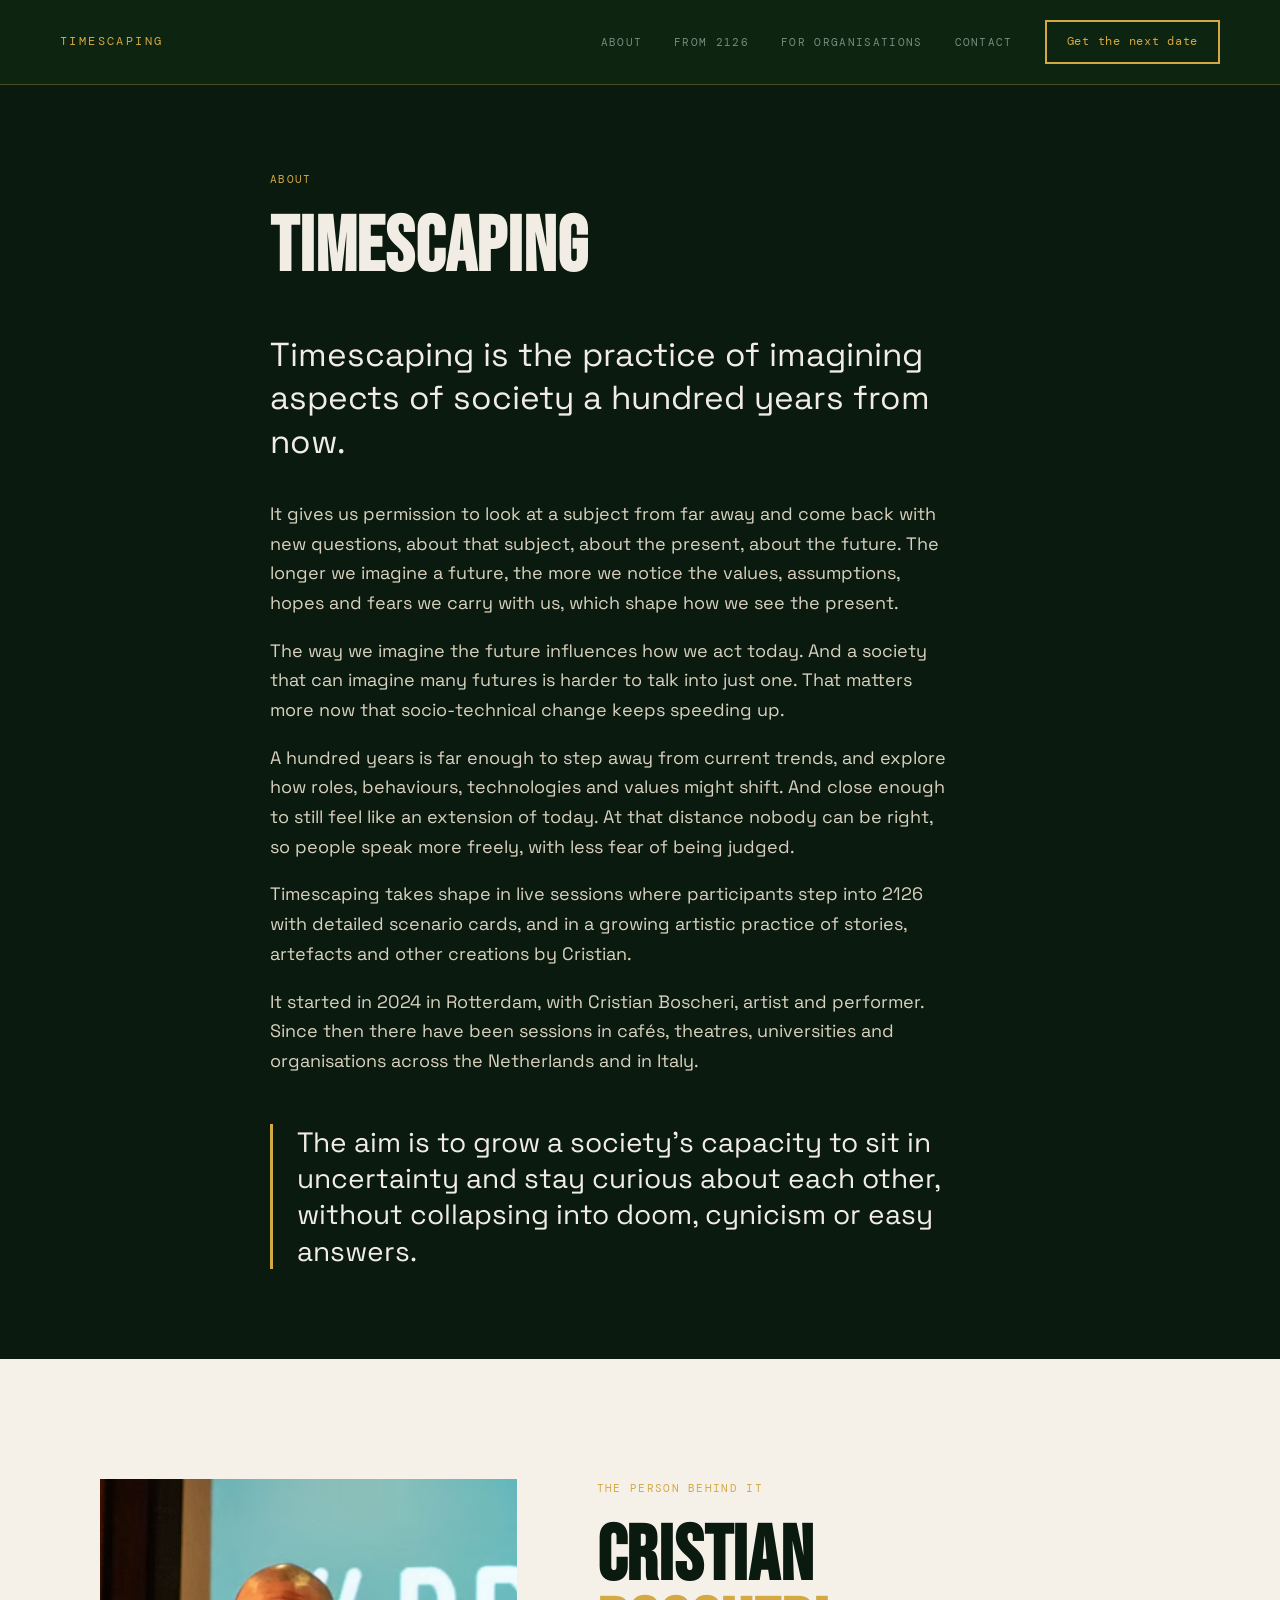
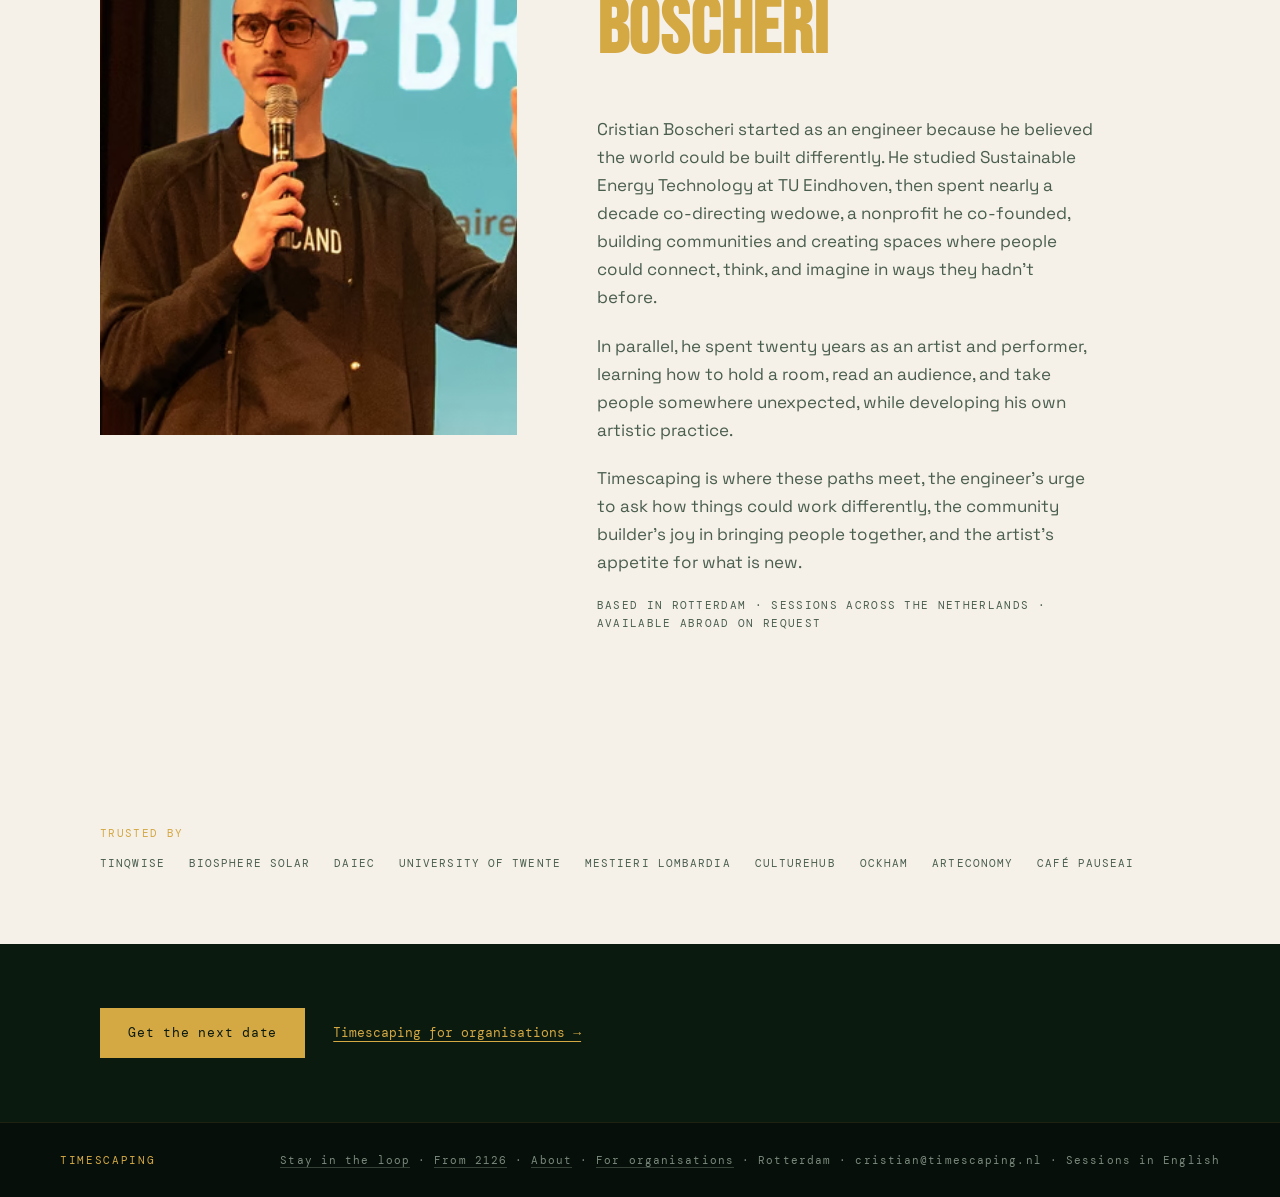
==== about.html @ d2ed63e9 "Home: new lead, proof band after photos, arc section only the arc Co-Authored-By: Claude Opus 5.5 <n" ====
<!DOCTYPE html>
<html lang="en">
<head>
  <meta charset="UTF-8" />
  <meta name="viewport" content="width=device-width, initial-scale=1.0" />
  <title>About | Timescaping</title>
  <meta name="description" content="About Timescaping and its founder, the artist and performer Cristian Boscheri." />
  <meta property="og:type" content="website" />
  <meta property="og:title" content="About | Timescaping" />
  <meta property="og:description" content="Timescaping is the practice of imagining aspects of society 100 years from now, together: in live sessions, and in stories and objects from 2126." />
  <meta property="og:url" content="https://timescaping.nl/about.html" />
  <meta property="og:image" content="https://timescaping.nl/images/Who%20this%20is%20for.png" />
  <link rel="canonical" href="https://timescaping.nl/about.html" />
  <link rel="preconnect" href="https://fonts.googleapis.com" />
  <link rel="preconnect" href="https://fonts.gstatic.com" crossorigin />
  <link href="https://fonts.googleapis.com/css2?family=Bebas+Neue&family=Space+Grotesk:wght@300;400;500&family=DM+Mono:wght@300;400;500&display=swap" rel="stylesheet" />
  <link rel="stylesheet" href="style.css?v=20261124d" />
  <link rel="stylesheet" href="print.css" media="print" />
  <link rel="icon" type="image/png" sizes="32x32" href="/favicon-32x32.png">
  <link rel="icon" type="image/png" sizes="16x16" href="/favicon-16x16.png">
  <link rel="apple-touch-icon" sizes="180x180" href="/apple-touch-icon.png">
  <!-- Google tag (gtag.js) -->
  <script async src="https://www.googletagmanager.com/gtag/js?id=G-YN8PKWBQWD"></script>
  <script>
    window.dataLayer = window.dataLayer || [];
    function gtag(){dataLayer.push(arguments);}
    gtag('js', new Date());
    gtag('config', 'G-YN8PKWBQWD');
  </script>
  <!-- Microsoft Clarity -->
  <script type="text/javascript">
    (function(c,l,a,r,i,t,y){
        c[a]=c[a]||function(){(c[a].q=c[a].q||[]).push(arguments)};
        t=l.createElement(r);t.async=1;t.src="https://www.clarity.ms/tag/"+i;
        y=l.getElementsByTagName(r)[0];y.parentNode.insertBefore(t,y);
    })(window, document, "clarity", "script", "wphk1188sh");
  </script>
</head>
<body>

  <!-- NAV -->
  <nav class="nav">
    <a href="/" class="nav-logo">TIMESCAPING</a>
    <div class="nav-links">
      <a href="about.html" class="nav-link">About</a>
      <a href="from-2126.html" class="nav-link">From 2126</a>
      <a href="organisations.html" class="nav-link">For organisations</a>
      <a href="mailto:cristian@timescaping.nl" class="nav-link">Contact</a>
      <a href="https://tally.so/r/XxOPgj?source=nav" class="nav-cta" target="_blank" rel="noopener">Get the next date</a>
    </div>
  </nav>

  <section class="section s-about-top">
    <div class="section-inner about-inner">
      <span class="label gold">About</span>
      <h1 class="section-headline">TIMESCAPING</h1>
      <p class="about-lede">Timescaping is the practice of imagining aspects of society a hundred years from now.</p>
      <div class="about-body">
        <p>It gives us permission to look at a subject from far away and come back with new questions, about that subject, about the present, about the future. The longer we imagine a future, the more we notice the values, assumptions, hopes and fears we carry with us, which shape how we see the present.</p>
        <p>The way we imagine the future influences how we act today. And a society that can imagine many futures is harder to talk into just one. That matters more now that socio-technical change keeps speeding up.</p>
        <p>A hundred years is far enough to step away from current trends, and explore how roles, behaviours, technologies and values might shift. And close enough to still feel like an extension of today. At that distance nobody can be right, so people speak more freely, with less fear of being judged.</p>
        <p>Timescaping takes shape in live sessions where participants step into 2126 with detailed scenario cards, and in a growing artistic practice of stories, artefacts and other creations by Cristian.</p>
        <p>It started in 2024 in Rotterdam, with Cristian Boscheri, artist and performer. Since then there have been sessions in cafés, theatres, universities and organisations across the Netherlands and in Italy.</p>
        <p class="about-aim">The aim is to grow a society’s capacity to sit in uncertainty and stay curious about each other, without collapsing into doom, cynicism or easy answers.</p>
      </div>
    </div>
  </section>

  <!-- SECTION 7 - THE PERSON BEHIND IT -->
  <section id="about" class="section s5">
    <div class="section-inner s5-grid reveal">
      <div class="s5-left">
        <img src="images/Cristian Boscheri.png" alt="Cristian Boscheri, artist and founder of Timescaping" class="s5-img ratio-3-4" />
      </div>
      <div class="s5-right">
        <span class="label gold">THE PERSON BEHIND IT</span>
        <h2 class="section-headline">
          CRISTIAN<br>
          <span class="gold">BOSCHERI</span>
        </h2>
        <p>Cristian Boscheri started as an engineer because he believed the world could be built differently. He studied Sustainable Energy Technology at TU Eindhoven, then spent nearly a decade co-directing wedowe, a nonprofit he co-founded, building communities and creating spaces where people could connect, think, and imagine in ways they hadn’t before.</p>
        <p>In parallel, he spent twenty years as an artist and performer, learning how to hold a room, read an audience, and take people somewhere unexpected, while developing his own artistic practice.</p>
        <p>Timescaping is where these paths meet, the engineer’s urge to ask how things could work differently, the community builder’s joy in bringing people together, and the artist’s appetite for what is new.</p>
        <p class="label" style="margin-top: 8px; margin-bottom: 0;">Based in Rotterdam · Sessions across the Netherlands · Available abroad on request</p>
      </div>
    </div>
  </section>

  <section class="section s-trusted">
    <div class="section-inner">
      <div class="trusted">
        <span class="label muted">Trusted by</span>
        <div class="trusted-list">
          <span>TinQwise</span>
          <span>Biosphere Solar</span>
          <span>DAIEC</span>
          <span>University of Twente</span>
          <span>Mestieri Lombardia</span>
          <span>CultureHub</span>
          <span>Ockham</span>
          <span>ArtEconomy</span>
          <span>Café PauseAI</span>
        </div>
      </div>
    </div>
  </section>

  <section class="section s-about-next">
    <div class="section-inner">
      <a href="https://tally.so/r/XxOPgj?source=about" class="btn-primary" target="_blank" rel="noopener">Get the next date</a>
      <a href="organisations.html" class="about-next-link">Timescaping for organisations →</a>
    </div>
  </section>

  <footer class="footer">
    <span class="footer-left">TIMESCAPING</span>
    <span class="footer-right"><a href="https://tally.so/r/XxOPgj?source=footer" class="footer-link" target="_blank" rel="noopener">Stay in the loop</a> · <a href="from-2126.html" class="footer-link">From 2126</a> · <a href="about.html" class="footer-link">About</a> · <a href="organisations.html" class="footer-link">For organisations</a> · Rotterdam · cristian@timescaping.nl · Sessions in English</span>
  </footer>

  <script src="script.js?v=20261124d"></script>
</body>
</html>
---- style.css ----
/* ===== RESET & BASE ===== */
*, *::before, *::after { box-sizing: border-box; margin: 0; padding: 0; }

:root {
  --bg: #0a1a0f;
  --bg2: #111f14;
  --green: #1c3a22;
  --gold: #d4a843;
  --gold-dim: #8a6c2a;
  --white: #f2ede4;
  --muted: #7a8a7d;
  --light: #f5f0e8;
  --light-alt: #ede8df;
  --light-card: #ddd8cf;
  --text-dark: #0a1a0f;
  --muted-light: #4a5e4f;
  --mid-green: #1c3a22;
  --mid-green-card: #254d2e;
  --muted-green: #a0b89a;
  --font-display: 'Bebas Neue', sans-serif;
  --font-body: 'Space Grotesk', sans-serif;
  --font-mono: 'DM Mono', monospace;
}

html { scroll-behavior: smooth; }

body {
  background: var(--bg);
  color: var(--white);
  font-family: var(--font-body);
  font-size: 17px;
  line-height: 1.65;
  overflow-x: hidden;
}

img { display: block; width: 100%; height: 100%; object-fit: cover; }

a { text-decoration: none; }

/* ===== ACCESSIBILITY ===== */
.sr-only {
  position: absolute;
  width: 1px; height: 1px;
  padding: 0; margin: -1px;
  overflow: hidden;
  clip: rect(0,0,0,0);
  white-space: nowrap;
  border: 0;
}

/* ===== UTILITIES ===== */
.gold { color: var(--gold); }
.muted { color: var(--muted); }

.label {
  font-family: var(--font-mono);
  font-size: 11px;
  letter-spacing: 0.12em;
  text-transform: uppercase;
  color: var(--gold);
  display: block;
  margin-bottom: 24px;
}

.section {
  padding: 120px 0;
}

.section-inner {
  max-width: 1200px;
  margin: 0 auto;
  padding: 0 60px;
}

.dark-bg {
  background: var(--light-alt);
}

.section-headline {
  font-family: var(--font-display);
  font-size: clamp(48px, 6vw, 88px);
  line-height: 0.95;
  letter-spacing: 0.01em;
  color: var(--white);
  margin-bottom: 48px;
}

/* Light section headline override — s2 and s4 are dark, keep white */
.s1 .section-headline,
.s3 .section-headline,
.s5 .section-headline,
.s6 .section-headline {
  color: var(--text-dark);
}


/* ===== BUTTONS ===== */
.btn-primary {
  display: inline-block;
  background: var(--gold);
  color: #0a1a0f;
  font-family: var(--font-mono);
  font-size: 13px;
  letter-spacing: 0.06em;
  padding: 14px 28px;
  transition: background 0.2s;
}
.btn-primary:hover { background: #e8bc5a; }

.btn-ghost {
  font-family: var(--font-mono);
  font-size: 13px;
  letter-spacing: 0.06em;
  color: var(--muted);
  border: 1px solid var(--muted);
  padding: 13px 28px;
  transition: color 0.2s, border-color 0.2s;
}
.btn-ghost:hover { color: var(--white); border-color: var(--white); }

/* Hero secondary button — gold ghost */
.hero .btn-ghost {
  color: #d4a843;
  border: 2px solid #d4a843;
  background: transparent;
}
.hero .btn-ghost:hover { color: var(--bg); background: #d4a843; border-color: #d4a843; }

.btn-ghost-gold {
  display: inline-block;
  font-family: var(--font-mono);
  font-size: 13px;
  letter-spacing: 0.06em;
  color: var(--gold);
  border: 1px solid var(--gold);
  padding: 13px 28px;
  background: transparent;
  margin-top: 16px;
  transition: background 0.2s, color 0.2s;
}
.btn-ghost-gold:hover { background: var(--gold); color: var(--bg); }

.btn-ghost-block {
  display: block;
  font-family: var(--font-mono);
  font-size: 13px;
  letter-spacing: 0.06em;
  color: var(--muted);
  margin-top: 20px;
  transition: color 0.2s;
}
.btn-ghost-block:hover { color: var(--white); }

/* ===== NAV ===== */
.nav {
  position: fixed;
  top: 0;
  left: 0;
  right: 0;
  z-index: 100;
  display: flex;
  justify-content: space-between;
  align-items: center;
  padding: 20px 60px;
  background: #0d2411;
  backdrop-filter: blur(4px);
  border-bottom: 1px solid rgba(212, 168, 67, 0.30);
}

.nav-logo {
  font-family: var(--font-mono);
  font-size: 12px;
  letter-spacing: 0.2em;
  color: var(--gold);
}

.nav-links {
  display: flex;
  align-items: center;
  gap: 32px;
}

.nav-link {
  font-family: var(--font-mono);
  font-size: 11px;
  letter-spacing: 0.12em;
  text-transform: uppercase;
  color: #7a8a7d;
  text-decoration: none;
  transition: color 0.2s;
}
.nav-link:hover { color: var(--gold); }

.nav-cta {
  font-family: var(--font-mono);
  font-size: 12px;
  letter-spacing: 0.06em;
  background: transparent;
  color: var(--gold);
  border: 2px solid var(--gold);
  padding: 10px 20px;
  transition: background 0.2s, color 0.2s;
}
.nav-cta:hover { background: var(--gold); color: var(--bg); }

/* ===== HERO ===== */
.hero {
  display: grid;
  grid-template-columns: 1fr 1fr;
  min-height: 100vh;
  position: relative;
  overflow: hidden;
  padding-top: 64px;
}

/* Text-only hero variant (index page) */
.hero-text-only {
  grid-template-columns: 1fr;
  background: #0a1a0f;
  align-items: center;
}
.hero-text-only .hero-ghost {
  position: absolute;
  right: -2%;
  left: auto;
  top: 50%;
  transform: translateY(-50%);
  font-family: var(--font-display);
  font-size: clamp(200px, 28vw, 420px);
  color: var(--light);
  opacity: 0.07;
  pointer-events: none;
  z-index: 0;
  line-height: 1;
  user-select: none;
}
.hero-text-only .hero-left {
  padding: 160px 80px 120px;
  max-width: 1400px;
  position: relative;
  z-index: 1;
}
.hero-text-only .hero-headline {
  font-size: clamp(4rem, 10vw, 9rem);
  margin-bottom: 40px;
}

.hero-ghost {
  position: absolute;
  left: -2%;
  top: 50%;
  transform: translateY(-50%);
  font-family: var(--font-display);
  font-size: clamp(200px, 28vw, 400px);
  color: var(--green);
  opacity: 0.35;
  pointer-events: none;
  z-index: 1;
  line-height: 1;
  user-select: none;
}

.hero-left {
  background: var(--bg);
  display: flex;
  flex-direction: column;
  justify-content: flex-start;
  padding: 140px 60px 80px 60px;
  position: relative;
  z-index: 2;
}

.hero-headline {
  font-family: var(--font-display);
  font-size: clamp(64px, 9vw, 130px);
  line-height: 0.93;
  letter-spacing: 0.01em;
  color: var(--white);
  margin-bottom: 28px;
}


.hero-sub {
  font-family: var(--font-display);
  font-size: clamp(52px, 6.5vw, 90px);
  color: #f2ede4 !important;
  line-height: 1.0;
  margin-bottom: 32px;
  letter-spacing: 0.02em;
}

.hero-body {
  font-size: 16px;
  color: var(--white);
  max-width: 480px;
  border-left: 2px solid var(--gold);
  padding-left: 20px;
  margin-bottom: 40px;
  line-height: 1.7;
}

.hero-ctas {
  display: flex;
  gap: 16px;
  flex-wrap: wrap;
  align-items: center;
}

.hero-right {
  position: relative;
  overflow: hidden;
}

.hero-right img {
  position: absolute;
  inset: 0;
  width: 100%;
  height: 100%;
  object-fit: cover;
  object-position: center;
}

.hero-overlay {
  position: absolute;
  inset: 0;
  background: linear-gradient(to right, var(--bg) 0%, rgba(10,26,15,0.5) 40%, transparent 100%);
  z-index: 1;
  pointer-events: none;
}

/* ===== HERO ANIMATIONS ===== */
@keyframes fadeUp {
  from { opacity: 0; transform: translateY(30px); }
  to   { opacity: 1; transform: translateY(0); }
}

.fade-up {
  opacity: 0;
  animation: fadeUp 0.8s ease forwards;
}
.delay-1 { animation-delay: 0.2s; }
.delay-2 { animation-delay: 0.4s; }
.delay-3 { animation-delay: 0.6s; }

/* ===== TICKER ===== */
.ticker {
  background: #060f09;
  border-top: 1px solid rgba(212,168,67,0.15);
  border-bottom: 1px solid rgba(212,168,67,0.15);
  padding: 18px 0;
  overflow: hidden;
  white-space: nowrap;
}

@keyframes ticker-scroll {
  from { transform: translateX(0); }
  to   { transform: translateX(-50%); }
}

.ticker-track {
  display: inline-block;
  animation: ticker-scroll 30s linear infinite;
  font-family: var(--font-mono);
  font-size: 12px;
  letter-spacing: 0.1em;
  color: var(--muted);
  text-transform: uppercase;
}

.ticker-track span { padding: 0 20px; }
.ticker-track .dot { color: var(--gold); padding: 0 4px; }

/* ===== SECTION 1 SCROLL ANIMATION ===== */
.anim-line {
  display: block;
  opacity: 0;
  transform: translateY(16px);
  transition: opacity 0.4s ease, transform 0.4s ease;
}

.anim-para {
  opacity: 0;
  transform: translateY(12px);
  transition: opacity 0.5s ease, transform 0.5s ease;
}

.anim-line.is-visible {
  opacity: 1;
  transform: translateY(0);
}

.anim-para.is-visible {
  opacity: 1;
  transform: translateY(0);
}

/* ===== SECTION 1 ===== */
.s1 { background: var(--light); padding: 72px 0; }

.s1 .section-inner {
  max-width: 820px;
}

.s1 .section-headline {
  font-size: clamp(48px, 5.5vw, 72px);
}

.s1-body {
  max-width: 100%;
}

.s1-body p {
  color: var(--muted-light);
  margin-bottom: 20px;
}

.s1-closing {
  color: var(--text-dark) !important;
  font-style: italic;
  font-size: 1.2rem;
  margin-top: 2.5rem !important;
}

/* ===== SECTION 2 ===== */
.s2 { background: var(--bg); }

.s2-grid {
  display: grid;
  grid-template-columns: 1fr 1fr;
  gap: 80px;
  align-items: start;
}

.s2-left p {
  color: var(--muted);
  margin-bottom: 20px;
  max-width: 480px;
}

.s2-right {
  display: flex;
  flex-direction: column;
  gap: 2px;
}

.s2-img {
  width: 100%;
  overflow: hidden;
}

.ratio-4-3 { aspect-ratio: 4/3; }
.ratio-16-9 { aspect-ratio: 16/9; }
.ratio-3-4 { aspect-ratio: 3/4; }


/* ===== SECTION 3 ===== */
.s3 { background: var(--light); padding: 72px 0; }

.s3-grid {
  display: grid;
  grid-template-columns: 1fr 1fr;
  gap: 3rem;
  align-items: start;
}

.s3-right {
  position: sticky;
  top: 64px;
  height: calc(100vh - 64px);
  overflow: hidden;
}

.s3-right img {
  width: 100%;
  height: 100%;
  object-fit: cover;
  border-radius: 0;
  display: block;
}

.s3-headline {
  font-size: clamp(40px, 5vw, 72px);
}

.s3-sub {
  color: var(--muted-light);
  max-width: 520px;
  margin-bottom: 56px;
  font-size: 16px;
}

.cards-grid {
  display: grid;
  grid-template-columns: 1fr 1fr;
  gap: 2px;
  margin-bottom: 56px;
}

.card {
  background: var(--light-card);
  padding: 1.5rem;
}

.cards-grid .card {
  border-left: 4px solid #d4a843 !important;
  padding: 16px;
}

.card p {
  color: var(--text-dark);
  font-size: 1rem;
  line-height: 1.6;
}

.s3-closing {
  font-style: italic;
  color: var(--text-dark);
  max-width: 540px;
  font-size: 16px;
}

/* ===== SECTION 4 ===== */
.s4 { background: var(--mid-green); }

.steps-grid {
  display: grid;
  grid-template-columns: repeat(3, 1fr);
  gap: 2px;
  margin-bottom: 64px;
}

.step-card {
  background: var(--mid-green-card);
  border-top: 2px solid var(--gold);
  padding: 36px 28px;
}

.step-card-img {
  margin: -36px -28px 24px -28px;
  aspect-ratio: 16 / 9;
  overflow: hidden;
}

.step-card-img img {
  width: 100%;
  height: 100%;
  object-fit: cover;
  display: block;
}

.step-num {
  font-family: var(--font-mono);
  font-size: 11px;
  letter-spacing: 0.15em;
  color: var(--gold);
  display: block;
  margin-bottom: 12px;
}

.step-card h3 {
  font-family: var(--font-display);
  font-size: 32px;
  line-height: 1;
  letter-spacing: 0.02em;
  color: var(--white);
  margin-bottom: 16px;
}

.step-card p {
  color: var(--muted-green);
  font-size: 15px;
  line-height: 1.6;
}

.testimonials {
  display: grid;
  grid-template-columns: 1fr 1fr;
  gap: 40px;
}

blockquote p {
  color: var(--white);
  font-size: 16px;
  line-height: 1.65;
  font-style: italic;
  margin-bottom: 12px;
}

blockquote cite {
  font-family: var(--font-mono);
  font-size: 11px;
  letter-spacing: 0.08em;
  color: var(--muted-green);
  font-style: normal;
}

/* ===== SECTION 5 ===== */
.s5 { background: var(--light); }

.s5-grid {
  display: grid;
  grid-template-columns: 1fr 1.4fr;
  gap: 80px;
  align-items: start;
}

.s5-img {
  width: 100%;
  overflow: hidden;
}

.s5-right p {
  color: var(--muted-light);
  margin-bottom: 20px;
  max-width: 500px;
}

.trusted {
  margin-top: 40px;
  padding-top: 32px;
  border-top: 1px solid var(--light-card);
}

.trusted .label {
  margin-bottom: 12px;
}

.trusted-list {
  display: flex;
  flex-wrap: wrap;
  gap: 8px 24px;
  font-family: var(--font-mono);
  font-size: 11px;
  letter-spacing: 0.1em;
  color: var(--muted-light);
  text-transform: uppercase;
}

/* ===== SECTION 6 ===== */
.s6 { padding: 72px 0; }

.who-grid {
  display: grid;
  grid-template-columns: 1fr 1fr;
  gap: 0;
}

.who-item {
  display: flex;
  gap: 16px;
  align-items: baseline;
  padding: 1.2rem 0;
  border-bottom: 1px solid #c8c3ba;
  font-size: 16px;
  color: var(--text-dark);
}

.who-item:nth-child(odd) { padding-right: 40px; }
.who-item:nth-child(even) { padding-left: 40px; border-left: 1px solid #c8c3ba; }

.arrow {
  font-family: var(--font-mono);
  font-size: 14px;
  flex-shrink: 0;
}

/* ===== CTA SECTION ===== */
.s-cta {
  position: relative;
  overflow: hidden;
  text-align: center;
}

.cta-ghost {
  position: absolute;
  left: 50%;
  top: 50%;
  transform: translate(-50%, -50%);
  font-family: var(--font-display);
  font-size: clamp(180px, 25vw, 360px);
  color: var(--green);
  opacity: 0.35;
  pointer-events: none;
  z-index: 0;
  line-height: 1;
  user-select: none;
}

.cta-inner {
  position: relative;
  z-index: 1;
}

.cta-headline {
  font-family: var(--font-display);
  font-size: clamp(52px, 7vw, 100px);
  line-height: 0.95;
  letter-spacing: 0.01em;
  color: var(--white);
  margin-bottom: 48px;
}

/* ===== FOOTER ===== */
.newsletter-signup {
  border-top: 1px solid rgba(212,168,67,0.25);
  padding-top: 32px;
}

.newsletter-label {
  font-family: var(--font-mono);
  font-size: 13px;
  letter-spacing: 0.04em;
  color: var(--muted);
  margin-bottom: 16px;
  max-width: 480px;
}

.newsletter-bar {
  background: #060f09;
  border-top: 1px solid rgba(212,168,67,0.12);
  padding: 40px 60px;
}

.newsletter-bar-inner {
  max-width: 1200px;
  margin: 0 auto;
  display: flex;
  align-items: center;
  gap: 32px;
  flex-wrap: wrap;
}

.newsletter-bar .newsletter-label {
  margin-bottom: 0;
  flex: 1;
  min-width: 200px;
}

.footer {
  background: #060f09;
  border-top: 1px solid rgba(212,168,67,0.12);
  padding: 28px 60px;
  display: flex;
  justify-content: space-between;
  align-items: center;
  flex-wrap: wrap;
  gap: 12px;
}

.footer-left {
  font-family: var(--font-mono);
  font-size: 11px;
  letter-spacing: 0.15em;
  color: var(--gold);
  text-transform: uppercase;
}

.footer-right {
  font-family: var(--font-mono);
  font-size: 11px;
  letter-spacing: 0.1em;
  color: var(--muted);
}

/* ===== SCROLL REVEAL ===== */
.reveal {
  opacity: 0;
  transform: translateY(24px);
  transition: opacity 0.7s ease, transform 0.7s ease;
}
.reveal.visible {
  opacity: 1;
  transform: translateY(0);
}

/* ===== RESPONSIVE ===== */
@media (max-width: 900px) {
  .section-inner { padding: 0 24px; }
  .section { padding: 80px 0; }
  .nav { padding: 16px 24px; }

  /* Hero stacks vertically */
  .hero {
    grid-template-columns: 1fr;
    grid-template-rows: auto 55vw;
    min-height: auto;
  }
  .hero-text-only {
    grid-template-rows: auto;
    min-height: 100vh;
  }
  .hero-text-only .hero-left { padding: 120px 24px 80px; }
  .hero-ghost { font-size: 40vw; top: 20%; }
  .hero-left { padding: 100px 24px 60px; }
  .hero-right { position: relative; }
  .hero-overlay {
    background: linear-gradient(to bottom, transparent 60%, var(--bg) 100%);
  }

  /* Section 2 */
  .s2-grid { grid-template-columns: 1fr; gap: 40px; }

  /* Section 3 */
  .s3-grid { grid-template-columns: 1fr; }
  .s3-right { position: relative; top: auto; height: 60vw; }
  .cards-grid { grid-template-columns: 1fr; }

  /* Section 4 steps */
  .steps-grid { grid-template-columns: 1fr; }
  .testimonials { grid-template-columns: 1fr; gap: 32px; }

  /* Section 5 */
  .s5-grid { grid-template-columns: 1fr; gap: 40px; }
  .s5-img { max-width: 400px; }

  /* Section 6 */
  .who-grid { grid-template-columns: 1fr; }
  .who-item:nth-child(even) { padding-left: 0; border-left: none; }
  .who-item:nth-child(odd) { padding-right: 0; }

  /* Nav */
  .nav-links { gap: 16px; }
  .nav-link { display: none; }

  /* Footer */
  .footer { flex-direction: column; align-items: flex-start; padding: 24px; }

  /* CTA ghost */
  .cta-ghost { font-size: 35vw; }
}

@media (max-width: 600px) {
  .section-headline { font-size: clamp(36px, 10vw, 64px); }
  .hero-headline { font-size: clamp(52px, 14vw, 100px); }
  .cta-headline { font-size: clamp(40px, 12vw, 80px); }
  .hero-ctas { flex-direction: column; align-items: flex-start; }
  .hero-ctas .btn-ghost { width: auto; }
}

/* ===== ORGANISATIONS PAGE ===== */

/* Hero headline override — longer lines need smaller font */
.org-hero-hl {
  font-size: clamp(2rem, 5vw, 4.5rem);
}

/* Section backgrounds */
.org-s1 { background: var(--light); padding: 72px 0; }
.org-s2 { background: var(--bg); }
.org-s3 { background: var(--light); padding: 72px 0; }
.org-s4 { background: var(--mid-green); }
.org-s5 { background: var(--light-alt); padding: 72px 0; }

/* Headlines on light sections need dark text */
.org-s1 .section-headline,
.org-s3 .section-headline,
.org-s5 .section-headline {
  color: var(--text-dark);
}

/* Body text */
.org-body {
  max-width: 580px;
}

.org-body p {
  color: var(--muted-light);
  margin-bottom: 20px;
}

.org-closing {
  color: var(--text-dark) !important;
  font-style: italic;
  font-size: 1.1rem;
  margin-top: 2rem !important;
}

/* Section 03 — testimonials on cream background */
.org-quote {
  border-left: 2px solid var(--gold);
  padding-left: 24px;
}

.org-quote p {
  color: var(--text-dark);
  font-size: 16px;
  line-height: 1.65;
  font-style: italic;
  margin-bottom: 12px;
}

.org-quote cite {
  font-family: var(--font-mono);
  font-size: 11px;
  letter-spacing: 0.08em;
  color: var(--muted-light);
  font-style: normal;
}

/* Large gold callout line in section 01 */
.org-callout {
  font-family: var(--font-display);
  font-size: clamp(28px, 3.5vw, 48px);
  color: var(--gold);
  line-height: 1.0;
  letter-spacing: 0.01em;
  margin-bottom: 20px !important;
}

/* Three-column testimonials */
.testimonials-3 { grid-template-columns: repeat(3, 1fr); }
@media (max-width: 900px) { .testimonials-3 { grid-template-columns: 1fr; } }

/* Compact step cards for How To Get Started */
.steps-grid-compact { margin-bottom: 0; }
.steps-grid-compact .step-card { padding: 16px; }
.steps-grid-compact .step-card h3 { font-size: 16px; margin-bottom: 6px; letter-spacing: 0.08em; }
.steps-grid-compact .step-num { font-size: 20px; margin-bottom: 4px; }
.steps-grid-compact .step-card p { font-size: 12px; line-height: 1.55; margin-bottom: 0; }

/* Themes line in section 02 */
.org-themes {
  font-family: var(--font-display);
  font-size: clamp(22px, 2.5vw, 36px);
  color: var(--gold);
  line-height: 1.1;
  letter-spacing: 0.02em;
  margin-bottom: 8px;
}

/* Theme chips */
.themes-label {
  display: block;
  font-family: var(--font-mono);
  font-size: 11px;
  letter-spacing: 0.1em;
  color: var(--gold);
  margin-bottom: 12px;
  margin-top: 28px;
}
.themes-chips {
  display: flex;
  flex-wrap: wrap;
  gap: 8px;
  margin-bottom: 16px;
}
.theme-chip {
  font-family: var(--font-mono);
  font-size: 11px;
  letter-spacing: 0.08em;
  color: var(--gold);
  border: 1px solid var(--gold);
  background: transparent;
  padding: 5px 12px;
  border-radius: 2px;
}

/* Section 05 action button */
.steps-cta {
  margin-top: 32px;
}

/* Section 06 body */
.org-who-body {
  color: var(--muted-light);
  max-width: 600px;
  margin-bottom: 2.5rem;
  font-size: 1rem;
  line-height: 1.65;
}

/* ===== CASE STUDY PAGES ===== */

.cs-hero {
  background: var(--bg);
  padding: 140px 0 88px;
}

.cs-inner {
  max-width: 780px;
  margin: 0 auto;
  padding: 0 60px;
}

.cs-back {
  display: inline-flex;
  align-items: center;
  gap: 8px;
  font-family: var(--font-mono);
  font-size: 11px;
  letter-spacing: 0.12em;
  text-transform: uppercase;
  color: var(--muted);
  margin-bottom: 40px;
  transition: color 0.2s;
}
.cs-back:hover { color: var(--gold); }

.cs-hero-label {
  font-family: var(--font-mono);
  font-size: 11px;
  letter-spacing: 0.12em;
  text-transform: uppercase;
  color: var(--gold);
  display: block;
  margin-bottom: 24px;
}

.cs-hero-headline {
  font-family: var(--font-display);
  font-size: clamp(52px, 7vw, 100px);
  line-height: 0.93;
  letter-spacing: 0.01em;
  color: var(--white);
  margin-bottom: 40px;
}

.cs-hero-intro {
  font-size: 17px;
  color: var(--white);
  line-height: 1.7;
  border-left: 2px solid var(--gold);
  padding-left: 24px;
  max-width: 580px;
}

.cs-dark  { background: var(--bg);    padding: 88px 0; }
.cs-dark-alt { background: var(--bg2); padding: 88px 0; }
.cs-light { background: var(--light); padding: 88px 0; }

.cs-section-label {
  font-family: var(--font-mono);
  font-size: 11px;
  letter-spacing: 0.12em;
  text-transform: uppercase;
  color: var(--gold);
  display: block;
  margin-bottom: 20px;
}

.cs-section-headline {
  font-family: var(--font-display);
  font-size: clamp(36px, 4.5vw, 60px);
  line-height: 0.95;
  letter-spacing: 0.01em;
  color: var(--white);
  margin-bottom: 32px;
}

.cs-light .cs-section-headline {
  color: var(--text-dark);
}

.cs-body p {
  margin-bottom: 20px;
  line-height: 1.7;
  font-size: 17px;
}

.cs-dark .cs-body p,
.cs-dark-alt .cs-body p {
  color: var(--muted);
}

.cs-light .cs-body p {
  color: var(--muted-light);
}

.cs-quote {
  border-left: 2px solid var(--gold);
  padding-left: 24px;
  margin: 40px 0 0;
}

.cs-quote p {
  color: var(--white) !important;
  font-style: italic;
  font-size: 18px !important;
  line-height: 1.65 !important;
  margin-bottom: 12px !important;
}

.cs-quote cite {
  font-family: var(--font-mono);
  font-size: 11px;
  letter-spacing: 0.08em;
  color: var(--muted);
  font-style: normal;
}

@media (max-width: 900px) {
  .cs-inner { padding: 0 24px; }
  .cs-hero { padding: 100px 0 60px; }
  .cs-dark, .cs-dark-alt, .cs-light { padding: 60px 0; }
}

/* ===== NAV LOGO AS LINK ===== */
a.nav-logo { text-decoration: none; }

/* Anchor targets clear the fixed nav */
section[id], [id="take-part"], [id="from-2126"] { scroll-margin-top: 72px; }

/* ===== DRAW A CARD ===== */
.s-card { background: var(--bg2); }
.s-card-grid {
  display: grid;
  grid-template-columns: 1fr auto;
  gap: 80px;
  align-items: center;
}
.s-card-intro { color: var(--muted); max-width: 440px; }
.s-card-right { display: flex; flex-direction: column; align-items: center; }

.tc-deck {
  display: grid;
  width: min(400px, 86vw);
  position: relative;
  perspective: 1400px;
}
/* two cards peeking out behind: the rest of the deck */
.tc-deck::before, .tc-deck::after {
  content: '';
  grid-area: 1 / 1;
  background: #e6dfd1;
  border-radius: 14px;
  box-shadow: 0 10px 30px rgba(0,0,0,0.35);
}
.tc-deck::before { transform: rotate(-4deg) translate(-8px, 6px); }
.tc-deck::after  { transform: rotate(2.5deg) translate(6px, 4px); background: #ece6da; }

.tc {
  grid-area: 1 / 1;
  position: relative;
  z-index: 1;
  container-type: inline-size;
  aspect-ratio: 5 / 7;
  background: var(--light);
  color: var(--text-dark);
  border-radius: 14px;
  padding: 7%;
  box-shadow: 0 18px 50px rgba(0,0,0,0.45);
  display: flex;
  flex-direction: column;
  visibility: hidden;
  opacity: 0;
}
.tc::before {
  content: '';
  position: absolute;
  inset: 3.2%;
  border: 1px solid rgba(212,168,67,0.7);
  border-radius: 9px;
  pointer-events: none;
}
.tc.is-active { visibility: visible; opacity: 1; }
.tc.is-in { animation: tc-in 0.32s ease-out; }
@keyframes tc-in {
  from { transform: rotateY(-90deg) scale(0.97); opacity: 0.4; }
  to   { transform: none; opacity: 1; }
}
.tc-top {
  display: flex;
  justify-content: space-between;
  font-family: var(--font-mono);
  font-size: max(9px, 2.6cqi);
  letter-spacing: 0.14em;
  text-transform: uppercase;
  color: var(--gold-dim);
  margin-bottom: 3cqi;
}
.tc-title {
  font-family: var(--font-display);
  font-size: 9.5cqi;
  line-height: 0.95;
  letter-spacing: 0.01em;
  margin-bottom: 4cqi;
}
.tc-label {
  display: block;
  font-family: var(--font-mono);
  font-size: max(8px, 2.3cqi);
  letter-spacing: 0.18em;
  text-transform: uppercase;
  color: var(--gold-dim);
  margin-bottom: 1cqi;
}
.tc-imagine, .tc-scene {
  font-size: max(10.5px, 3.25cqi);
  line-height: 1.45;
  color: #2b3a2f;
  margin-bottom: 2.4cqi;
}
.tc-scene { font-style: italic; }
.tc-explore-wrap { margin-top: auto; padding-top: 3cqi; border-top: 1px solid rgba(212,168,67,0.45); }
.tc-explore {
  font-size: max(12px, 3.9cqi);
  line-height: 1.3;
  font-weight: 500;
}
.tc-draw {
  margin-top: 36px;
  cursor: pointer;
  font-size: 14px;
  padding: 14px 36px;
}
.tc-note {
  font-family: var(--font-mono);
  font-size: 11px;
  letter-spacing: 0.06em;
  color: var(--muted);
  margin-top: 14px;
  text-align: center;
}

/* ===== FROM 2126 (home) ===== */
.s-from { background: var(--bg); }
.s-from-intro { color: var(--muted); max-width: 560px; margin-top: -24px; margin-bottom: 48px; }
.from-grid {
  display: grid;
  grid-template-columns: repeat(3, 1fr);
  gap: 24px;
}
.from-tile {
  display: flex;
  flex-direction: column;
  color: var(--white);
  border-top: 2px solid var(--gold);
  padding-top: 0;
}
.from-img {
  display: block;
  aspect-ratio: 4 / 5;
  overflow: hidden;
  background: #1a2a1e;
  margin-bottom: 20px;
}
.from-img img { transition: transform 0.4s ease; }
.from-tile:hover .from-img img { transform: scale(1.03); }
.from-kind {
  font-family: var(--font-mono);
  font-size: 11px;
  letter-spacing: 0.12em;
  text-transform: uppercase;
  color: var(--gold);
  margin-bottom: 8px;
}
.from-title {
  font-family: var(--font-display);
  font-size: 34px;
  line-height: 1;
  letter-spacing: 0.01em;
  margin-bottom: 10px;
}
.from-line { color: var(--muted); font-size: 15px; line-height: 1.55; margin-bottom: 14px; }
.from-more {
  margin-top: auto;
  font-family: var(--font-mono);
  font-size: 12px;
  letter-spacing: 0.06em;
  color: var(--gold);
}
.from-tile:hover .from-title { color: var(--gold); }

/* ===== TAKE PART ===== */
.door-grid {
  display: grid;
  grid-template-columns: repeat(3, 1fr);
  gap: 2px;
  margin-bottom: 48px;
}
.door {
  background: var(--light);
  border-top: 3px solid var(--gold);
  padding: 32px 28px;
  display: flex;
  flex-direction: column;
}
.door-title {
  font-family: var(--font-display);
  font-size: 32px;
  line-height: 1;
  letter-spacing: 0.01em;
  color: var(--text-dark);
  margin-bottom: 16px;
}
.door p { color: var(--muted-light); font-size: 15px; line-height: 1.6; margin-bottom: 12px; }
.door .door-note {
  font-family: var(--font-mono);
  font-size: 12px;
  letter-spacing: 0.06em;
  color: var(--gold-dim);
}
.btn-dark {
  display: inline-block;
  align-self: flex-start;
  margin-top: auto;
  font-family: var(--font-mono);
  font-size: 13px;
  letter-spacing: 0.06em;
  color: var(--text-dark);
  border: 1px solid var(--text-dark);
  padding: 13px 24px;
  transition: background 0.2s, color 0.2s;
}
.btn-dark:hover { background: var(--text-dark); color: var(--light); }
.door p:last-of-type { margin-bottom: 24px; }
#take-part .trusted { margin-top: 0; }

/* ===== CLOSING ===== */
.cta-statement {
  font-family: var(--font-display);
  font-size: clamp(26px, 3.2vw, 44px);
  line-height: 1;
  letter-spacing: 0.02em;
  color: var(--muted-green);
  max-width: 760px;
  margin: 0 auto 40px;
}
#contact .cta-headline { margin-bottom: 0; }

.footer-link { color: var(--muted); border-bottom: 1px solid rgba(122,138,125,0.4); }
.footer-link:hover { color: var(--gold); }

/* ===== FROM 2126 PAGE ===== */
.f-jump {
  display: flex;
  flex-wrap: wrap;
  gap: 12px 28px;
  margin-top: 40px;
}
.f-jump a {
  font-family: var(--font-mono);
  font-size: 12px;
  letter-spacing: 0.08em;
  text-transform: uppercase;
  color: var(--gold);
}
.f-jump a:hover { color: var(--white); }

.story {
  max-width: 65ch;
  font-size: 18px;
  line-height: 1.8;
  color: #23302a;
}
.story p { margin-bottom: 1.1em; }

.art-intro, .posts-intro { max-width: 560px; margin-bottom: 48px; margin-top: -12px; }
.art-intro { color: var(--muted); }
.posts-intro { color: var(--muted-light); }
.art-grid {
  list-style: none;
  display: grid;
  grid-template-columns: repeat(3, 1fr);
  gap: 40px 24px;
}
.art-link { display: block; color: var(--white); }
.art-frame {
  display: block;
  aspect-ratio: 4 / 5;
  background: #d9d8d4;
  overflow: hidden;
  margin-bottom: 14px;
}
.art-frame img { object-fit: contain; transition: transform 0.4s ease; }
.art-link:hover .art-frame img { transform: scale(1.03); }
.art-link:focus-visible { outline: 2px solid var(--gold); outline-offset: 4px; }
.art-title {
  display: block;
  font-family: var(--font-display);
  font-size: 26px;
  line-height: 1;
  letter-spacing: 0.02em;
}
.art-cat {
  display: block;
  font-family: var(--font-mono);
  font-size: 11px;
  letter-spacing: 0.06em;
  color: var(--muted);
  margin-top: 6px;
}

.lightbox {
  border: 0;
  padding: 0;
  max-width: none;
  max-height: none;
  width: 100vw;
  height: 100vh;
  background: #060f09;
  color: var(--white);
}
.lightbox::backdrop { background: rgba(6, 15, 9, 0.96); }
.lightbox[open] { display: flex; align-items: center; justify-content: center; }
.lightbox-figure {
  display: flex;
  flex-direction: column;
  align-items: center;
  max-width: min(92vw, 1100px);
  max-height: 92vh;
}
.lightbox-img {
  width: auto;
  height: auto;
  max-width: 100%;
  max-height: 72vh;
  object-fit: contain;
}
.lightbox figcaption { max-width: 640px; margin-top: 18px; text-align: left; align-self: center; }
.lightbox-title {
  display: block;
  font-family: var(--font-display);
  font-size: 30px;
  line-height: 1;
  margin-bottom: 8px;
}
.lightbox-caption { display: block; color: var(--muted); font-size: 15px; line-height: 1.6; }
.lightbox button {
  position: absolute;
  background: transparent;
  border: 1px solid rgba(212,168,67,0.5);
  color: var(--gold);
  font-family: var(--font-mono);
  font-size: 20px;
  width: 48px;
  height: 48px;
  cursor: pointer;
}
.lightbox button:hover, .lightbox button:focus-visible { background: var(--gold); color: var(--bg); outline: none; }
.lightbox-close { top: 20px; right: 20px; }
.lightbox-prev { left: 20px; top: 50%; transform: translateY(-50%); }
.lightbox-next { right: 20px; top: 50%; transform: translateY(-50%); }

.dispatch-grid {
  display: grid;
  grid-template-columns: repeat(3, 1fr);
  gap: 24px;
  margin-bottom: 40px;
  align-items: start;
}
.dispatch {
  background: #121212;
  padding: 28px 28px 32px;
  font-family: var(--font-mono);
}
.dispatch-stamp { font-size: 12px; color: #6f6b63; margin-bottom: 16px; }
.dispatch-text { font-size: 15px; line-height: 1.65; color: #d9d6cf; }
.dispatch-text::after {
  content: '';
  display: inline-block;
  width: 0.55em;
  height: 1.05em;
  vertical-align: -0.18em;
  margin-left: 4px;
  background: #d9d6cf;
}
.btn-dark-ghost {
  display: inline-block;
  font-family: var(--font-mono);
  font-size: 13px;
  letter-spacing: 0.06em;
  color: var(--text-dark);
  border: 1px solid var(--text-dark);
  padding: 13px 28px;
  transition: background 0.2s, color 0.2s;
}
.btn-dark-ghost:hover { background: var(--text-dark); color: var(--light); }
.dispatch-grid-all { margin-bottom: 0; }

@media (max-width: 900px) {
  .s-card-grid { grid-template-columns: 1fr; gap: 40px; }
  .tc { aspect-ratio: auto; min-height: calc(min(400px, 86vw) * 1.4); }
  .from-grid, .door-grid, .dispatch-grid { grid-template-columns: 1fr; }
  .from-grid { gap: 48px; }
  .art-grid { grid-template-columns: 1fr 1fr; gap: 28px 14px; }
  .art-title { font-size: 20px; }
  .story { font-size: 17px; }
  .lightbox-prev, .lightbox-next { top: auto; bottom: 16px; transform: none; }
  .lightbox-prev { left: 16px; } .lightbox-next { right: 16px; }
  .lightbox-img { max-height: 62vh; }
}
@media (max-width: 480px) {
  .art-grid { grid-template-columns: 1fr; }
}

@media (prefers-reduced-motion: reduce) {
  .tc.is-in { animation: none; }
  .from-img img, .art-frame img { transition: none; }
  .from-tile:hover .from-img img, .art-link:hover .art-frame img { transform: none; }
}

/* Artefact groups and spec captions */
.art-group {
  font-family: var(--font-mono);
  font-size: 12px;
  font-weight: 400;
  letter-spacing: 0.12em;
  text-transform: uppercase;
  color: var(--gold);
  border-top: 1px solid rgba(212,168,67,0.3);
  padding-top: 16px;
  margin: 8px 0 28px;
}
.art-group span { color: var(--muted); margin-left: 12px; letter-spacing: 0.06em; }
.art-grid + .art-group { margin-top: 72px; }
.lightbox-caption { white-space: pre-line; }
@media (max-width: 900px) { .art-group span { display: block; margin: 6px 0 0; } }

/* ===== FROM 2126 HUB ===== */
.hub { background: var(--bg); padding: 0 0 120px; }
.hub-grid {
  display: grid;
  grid-template-columns: 1.1fr 1fr;
  gap: 24px;
  align-items: stretch;
}
.hub-side { display: grid; grid-template-rows: auto 1fr; gap: 24px; }
.hub-panel {
  display: flex;
  flex-direction: column;
  padding: 28px;
  border-top: 2px solid var(--gold);
  transition: transform 0.25s ease;
}
.hub-panel:hover { transform: translateY(-3px); }
.hub-panel .from-more { margin-top: 20px; }
.hub-panel:hover .from-more { text-decoration: underline; text-underline-offset: 4px; }

.hub-art { background: #1a2a1e; color: var(--white); }
.hub-art-stack { display: grid; margin-top: 16px; }
.hub-art-item {
  grid-area: 1 / 1;
  opacity: 0;
  visibility: hidden;
  transition: opacity 0.6s ease, visibility 0s linear 0.6s;
}
.hub-art-item.is-active { opacity: 1; visibility: visible; transition: opacity 0.6s ease, visibility 0s; }
.hub-art-frame { display: block; aspect-ratio: 4 / 5; background: #d9d8d4; overflow: hidden; margin-bottom: 14px; }
.hub-art-frame img { object-fit: contain; }

.hub-story { background: var(--light); color: var(--text-dark); }
.hub-story .from-kind { color: var(--gold-dim); }
.hub-story .from-more { color: var(--text-dark); }
.hub-story-line {
  font-family: var(--font-display);
  font-size: clamp(28px, 2.6vw, 40px);
  line-height: 1.02;
  letter-spacing: 0.01em;
  margin-top: 14px;
}

.hub-posts { background: #121212; color: #d9d6cf; }
.hub-posts .from-kind { color: #8a8478; }
.hub-disp-stack { display: grid; margin-top: 14px; }
.hub-disp { grid-area: 1 / 1; padding: 0; background: transparent; visibility: hidden; }
.hub-disp.is-active { visibility: visible; }

/* Also from 2126 */
.also { background: var(--bg2); padding: 64px 0; }
.also-grid { display: grid; grid-template-columns: 1fr 1fr; gap: 24px; }
.also-link {
  display: flex;
  flex-direction: column;
  border-top: 2px solid var(--gold);
  padding-top: 16px;
  color: var(--white);
}
.also-title { font-family: var(--font-display); font-size: 34px; line-height: 1; letter-spacing: 0.01em; }
.also-link:hover .also-title { color: var(--gold); }

@media (max-width: 900px) {
  .hub-grid, .also-grid { grid-template-columns: 1fr; }
  .hub { padding-bottom: 72px; }
}
@media (prefers-reduced-motion: reduce) {
  .hub-panel, .hub-art-item { transition: none; }
  .hub-panel:hover { transform: none; }
}
.f-hero .cs-inner { max-width: 1200px; }
.f-hero { padding-bottom: 64px; }

/* Card section: themes under the deck */
.tc-more { margin-top: 28px; max-width: 460px; text-align: center; }
.tc-more-label {
  display: block;
  font-family: var(--font-mono);
  font-size: 11px;
  letter-spacing: 0.12em;
  text-transform: uppercase;
  color: var(--gold);
  margin-bottom: 12px;
}
.tc-themes {
  list-style: none;
  display: flex;
  flex-wrap: wrap;
  justify-content: center;
  gap: 8px;
}
.tc-themes li {
  font-family: var(--font-mono);
  font-size: 11px;
  letter-spacing: 0.08em;
  text-transform: uppercase;
  color: var(--muted-green);
  border: 1px solid rgba(160,184,154,0.35);
  padding: 5px 10px;
}
.tc-draw:focus { outline: none; }
.tc-draw:focus-visible { outline: 2px solid var(--gold); outline-offset: 3px; }
.f-nuance {
  max-width: 580px;
  margin-top: 20px;
  padding-left: 26px;
  color: var(--muted);
  font-size: 16px;
  line-height: 1.7;
}

.story .story-preface {
  font-style: italic;
  color: #4a5a4e;
  border-left: 2px solid var(--gold);
  padding-left: 22px;
}
.story .story-preface + p:not(.story-preface) { margin-top: 2.2em; }

/* Quote band */
.quote-band { background: var(--bg2); padding: 96px 0; }
.quote-band figure { text-align: center; }
.quote-text {
  font-family: var(--font-display);
  font-size: clamp(36px, 5vw, 72px);
  line-height: 1;
  letter-spacing: 0.01em;
  color: var(--gold);
  max-width: 1000px;
  margin: 0 auto 24px;
}
.quote-cite {
  font-family: var(--font-mono);
  font-size: 12px;
  letter-spacing: 0.14em;
  text-transform: uppercase;
  color: var(--muted);
}
@media (max-width: 900px) { .quote-band { padding: 64px 0; } }

/* ===== TIMESCAPING LIVE HOME (Nov 2026) ===== */
.hero-live { min-height: auto; }
.hero-live .hero-left { padding: 140px 60px 64px; max-width: 1320px; margin: 0 auto; width: 100%; }
.hero-text-only .live-headline {
  font-size: clamp(2.8rem, 5.6vw, 5.8rem);
  line-height: 0.98;
  max-width: 1150px;
  margin-bottom: 44px;
}

/* What if / then what trailer */
.wi { background: var(--bg2); border-top: 1px solid #1f3326; border-bottom: 1px solid #1f3326; padding: 30px 0; }
.wi-inner { display: grid; grid-template-columns: minmax(0, 1fr) auto; gap: 32px; align-items: end; }
.wi-line { font-size: 21px; line-height: 1.45; color: var(--white); min-height: 1.45em; }
.wi-line2 { font-size: 17px; color: #cfc6b2; margin-top: 4px; }
.wi-line3 { margin-top: 10px; }
.wi.js .wi-line2, .wi.js .wi-line3 { opacity: 0; transition: opacity 0.4s ease; }
.wi.js .wi-line2.on, .wi.js .wi-line3.on { opacity: 1; }
.wi-k { font-family: var(--font-mono); font-size: 13px; letter-spacing: 0.06em; margin-right: 6px; }
.wi-k1 { color: var(--gold); }
.wi-k2 { color: var(--muted-green); }
.wi-q { font-family: var(--font-mono); font-size: 14px; letter-spacing: 0.04em; color: var(--gold); }
.wi-cursor { display: inline-block; width: 0.55em; height: 1em; margin-left: 6px; vertical-align: -2px; background: var(--gold); animation: wi-blink 1.1s steps(1) infinite; }
@keyframes wi-blink { 50% { opacity: 0; } }
.wi-controls { display: flex; flex-direction: column; align-items: flex-end; gap: 10px; }
.wi-see { font-family: var(--font-mono); font-size: 12px; letter-spacing: 0.06em; color: var(--gold); text-decoration: underline; text-underline-offset: 4px; white-space: nowrap; }
.wi-see:hover { color: var(--white); }
.wi-pause { font-family: var(--font-mono); font-size: 11px; letter-spacing: 0.08em; color: var(--muted); background: transparent; border: 1px solid #2c4433; padding: 4px 12px; cursor: pointer; }
.wi-pause:hover { color: var(--white); border-color: var(--muted); }
.wi-see:focus-visible, .wi-pause:focus-visible { outline: 2px solid var(--gold); outline-offset: 3px; }
.tc.is-hit { box-shadow: 0 0 0 3px var(--gold), 0 18px 50px rgba(0,0,0,0.45); transition: box-shadow 0.3s; }

/* Need, bridge, what happens */
.need-text { font-size: clamp(20px, 2.1vw, 26px); line-height: 1.55; color: var(--text-dark); }
.bridge-text { font-size: clamp(30px, 3.8vw, 54px); line-height: 1.04; margin-bottom: 0; }
.s2-left .s2-success { color: var(--white); border-left: 2px solid var(--gold); padding-left: 18px; }

/* What people say */
.live-quote { padding: 96px 0; }
.live-blockquote { max-width: 860px; margin: 0 auto; text-align: center; }
.live-blockquote p { font-size: clamp(22px, 2.5vw, 32px); line-height: 1.4; margin-bottom: 20px; }

/* Host */
.s5-right .btn-dark-ghost { margin-top: 12px; }

/* Plan and waitlist */
.plan { list-style: none; display: grid; grid-template-columns: 1fr 1fr; gap: 2px; margin-bottom: 48px; }
.plan-step { background: var(--light); border-top: 2px solid var(--gold); padding: 32px 28px; }
.plan-num { display: block; font-family: var(--font-mono); font-size: 11px; letter-spacing: 0.15em; color: var(--gold-dim); margin-bottom: 12px; }
.plan-title { font-family: var(--font-display); font-size: 34px; line-height: 1; letter-spacing: 0.02em; color: var(--text-dark); margin-bottom: 12px; }
.plan-step p { color: var(--muted-light); font-size: 16px; }
.plan-cta { display: flex; align-items: center; gap: 20px; flex-wrap: wrap; }
.plan-where { font-family: var(--font-mono); font-size: 12px; letter-spacing: 0.14em; text-transform: uppercase; color: var(--muted-light); }

/* About page */
.s-about-top { padding-top: 170px; padding-bottom: 72px; }
.about-lede { color: var(--muted); max-width: 640px; font-size: 19px; }
.s-trusted { background: var(--light); padding: 72px 0; }
.s-trusted .trusted { margin-top: 0; padding-top: 0; border-top: 0; }

@media (max-width: 900px) {
  .hero-live .hero-left { padding: 112px 24px 48px; }
  .wi-inner { grid-template-columns: 1fr; gap: 18px; }
  .wi-controls { flex-direction: row; align-items: center; justify-content: space-between; }
  .wi-line { font-size: 18px; }
  .wi-line2 { font-size: 16px; }
  .plan { grid-template-columns: 1fr; }
}
@media (prefers-reduced-motion: reduce) {
  .wi-cursor { animation: none; }
  .wi.js .wi-line2, .wi.js .wi-line3 { transition: none; }
}

/* What happens + session photo strip */
.live-happens { padding-bottom: 72px; }
.live-happens .section-headline { margin-bottom: 32px; }
.happens-text { max-width: 760px; }
.happens-text p { color: var(--muted); margin-bottom: 20px; font-size: 18px; }
.happens-text .s2-success { color: var(--white); border-left: 2px solid var(--gold); padding-left: 18px; }
.gallery { margin-top: 56px; }
.gallery-track {
  display: flex; gap: 10px; overflow-x: auto; scroll-snap-type: x proximity;
  padding: 0 max(60px, calc((100vw - 1200px) / 2 + 60px));
  scroll-padding: 0 max(60px, calc((100vw - 1200px) / 2 + 60px));
  scrollbar-width: none;
}
.gallery-track::-webkit-scrollbar { display: none; }
.gallery-track:focus-visible { outline: 2px solid var(--gold); outline-offset: 4px; }
.gallery-item { flex: 0 0 auto; height: 380px; scroll-snap-align: start; margin: 0; overflow: hidden; background: var(--bg2); }
.gallery-item img { width: 100%; height: 100%; object-fit: cover; }
.gallery-nav { display: flex; justify-content: space-between; align-items: center; margin-top: 18px; gap: 16px; }
.gallery-note { font-family: var(--font-mono); font-size: 11px; letter-spacing: 0.08em; color: var(--muted); }
.gallery-btns { display: flex; gap: 8px; }
.gallery-btn { font-family: var(--font-mono); font-size: 16px; color: var(--gold); background: transparent; border: 1px solid var(--gold-dim); width: 44px; height: 40px; cursor: pointer; }
.gallery-btn:hover { background: var(--gold); color: var(--bg); }
.gallery-btn:focus-visible { outline: 2px solid var(--gold); outline-offset: 3px; }
@media (max-width: 900px) {
  .gallery { margin-top: 40px; }
  .gallery-track { padding: 0 24px; scroll-padding: 0 24px; }
  .gallery-item { height: 260px; }
}

/* Nov 22 revisions */
.need-headline { font-size: clamp(40px, 4.6vw, 64px); margin-bottom: 28px; }
.need-text { margin-bottom: 18px; }
.need-last { color: var(--muted-light); font-style: italic; margin-bottom: 0; }
.need-bridge { margin-top: 36px; padding-top: 28px; border-top: 1px solid var(--light-card); font-size: clamp(19px, 1.9vw, 23px); line-height: 1.5; color: var(--text-dark); font-weight: 500; }
.s-card-left .s-card-intro + .s-card-intro { margin-top: 16px; }
.need-headline { font-size: clamp(34px, 3.4vw, 46px); line-height: 1; margin-bottom: 32px; }
.live-need .need-text { margin-bottom: 20px; }
.happens-bridge { font-size: clamp(22px, 2.3vw, 30px); line-height: 1.4; color: var(--white); max-width: 820px; margin-bottom: 88px; }
@media (max-width: 900px) { .happens-bridge { margin-bottom: 56px; } }
.happens-headline { font-size: clamp(44px, 5vw, 76px); max-width: 900px; margin-bottom: 40px; }
.happens-text { max-width: 820px; }
.happens-text .happens-lead { color: var(--white); font-size: clamp(20px, 2vw, 25px); line-height: 1.5; margin-bottom: 24px; }
.happens-text .s2-success { font-size: 18px; margin-top: 36px; color: var(--muted-green); }
.cta-bridge { font-size: clamp(18px, 1.8vw, 22px); line-height: 1.55; color: var(--muted-green); max-width: 680px; margin: 0 auto 40px; text-align: center; }
.hero-text-only .live-headline { font-size: clamp(3.4rem, 8vw, 8rem); line-height: 0.92; max-width: 1100px; margin-bottom: 28px; }
.hero-kicker { margin-bottom: 20px; letter-spacing: 0.16em; }
.hero-def { font-size: clamp(18px, 1.7vw, 22px); line-height: 1.5; color: var(--white); max-width: 620px; border-left: 2px solid var(--gold); padding-left: 20px; margin-bottom: 40px; }
.hero-live .hero-left { max-width: 1200px; padding-left: 60px; padding-right: 60px; }
@media (max-width: 900px) { .hero-live .hero-left { padding-left: 24px; padding-right: 24px; } }
.wi { background: #0a1a0f; border-top: 1px solid rgba(212,168,67,0.35); border-bottom: 0; padding: 34px 0 44px; }

/* Hero with photo */
.hero-live { display: grid; grid-template-columns: minmax(0, 1.15fr) minmax(0, 1fr); align-items: center; gap: 56px; max-width: 1320px; margin: 0 auto; padding: 130px 60px 64px; }
.hero-live .hero-left { padding: 0; max-width: none; margin: 0; }
.hero-text-only .live-headline { font-size: clamp(3rem, 6vw, 6.4rem); }
.hero-photo { margin: 0; aspect-ratio: 4 / 5; overflow: hidden; border: 1px solid rgba(212,168,67,0.5); }
.hero-photo img { width: 100%; height: 100%; object-fit: cover; object-position: 30% 50%; }
@media (max-width: 900px) {
  .hero-live { grid-template-columns: 1fr; gap: 32px; padding: 112px 24px 40px; }
  .hero-live .hero-left { padding: 0; }
  .hero-photo { aspect-ratio: 4 / 3; }
}
.hero-live { max-width: 1200px; gap: 48px; padding-bottom: 56px; }
.hero-photo { aspect-ratio: 1 / 1; }
@media (max-width: 900px) { .hero-photo { aspect-ratio: 4 / 3; } }

/* Trailer as the hero visual */
.hero-live { grid-template-columns: minmax(0, 1fr) minmax(0, 1fr); align-items: center; }
.wi.wi-panel { background: rgba(212,168,67,0.04); border: 1px solid rgba(212,168,67,0.55); padding: 36px 36px 28px; min-height: 380px; display: flex; flex-direction: column; }
.wi-panel-label { font-family: var(--font-mono); font-size: 11px; letter-spacing: 0.16em; text-transform: uppercase; color: var(--gold-dim); margin-bottom: 28px; }
.wi-panel .wi-lines { flex: 1; }
.wi-panel .wi-line { font-family: var(--font-display); font-size: clamp(30px, 3.1vw, 46px); line-height: 1.02; letter-spacing: 0.01em; min-height: 2.04em; }
.wi-panel .wi-line2 { font-family: var(--font-body); font-size: clamp(18px, 1.6vw, 21px); line-height: 1.45; color: #d9d1bf; margin-top: 18px; min-height: 2.9em; }
.wi-panel .wi-line3 { margin-top: 18px; min-height: 0; }
.wi-panel .wi-k { display: block; font-family: var(--font-mono); font-size: 12px; letter-spacing: 0.1em; text-transform: uppercase; margin: 0 0 6px; }
.wi-panel .wi-q { font-size: 15px; }
.wi-panel .wi-controls { flex-direction: row; justify-content: space-between; align-items: center; margin-top: 24px; padding-top: 18px; border-top: 1px solid rgba(212,168,67,0.25); }
@media (max-width: 900px) {
  .wi.wi-panel { min-height: 0; padding: 26px 22px 20px; }
  .wi-panel .wi-line { font-size: 30px; }
}
@media (max-width: 900px) {
  .hero-live { grid-template-columns: 1fr; }
  .wi-panel .wi-line2 { font-size: 17px; min-height: 0; }
  .wi-panel .wi-line { min-height: 0; }
}

/* Calmer hero */
.hero-def { border-left: 0; padding-left: 0; color: #d9d1bf; }
.wi.wi-panel { background: transparent; border: 0; border-left: 1px solid rgba(212,168,67,0.35); padding: 8px 0 8px 48px; min-height: 340px; }
.wi-panel .wi-k { display: inline; font-family: inherit; font-size: inherit; letter-spacing: inherit; text-transform: none; margin: 0; }
.wi-panel .wi-k1 { color: var(--gold); }
.wi-panel .wi-k2 { color: var(--muted-green); }
.wi-panel .wi-line2 { margin-top: 20px; }
.wi-panel .wi-line3 { margin-top: 20px; }
.wi-panel .wi-cursor { width: 0.45em; height: 0.9em; opacity: 0.8; }
.wi-panel .wi-controls { border-top: 0; padding-top: 0; margin-top: 28px; justify-content: flex-start; gap: 24px; }
.wi-panel .wi-pause { border: 0; padding: 0; font-size: 12px; text-decoration: underline; text-underline-offset: 4px; color: var(--muted); }
@media (max-width: 900px) {
  .wi.wi-panel { border-left: 0; border-top: 1px solid rgba(212,168,67,0.35); padding: 28px 0 0; min-height: 0; }
}
.wi-panel .wi-line { min-height: 0; }
.wi-panel .wi-line2 { min-height: 0; }
.wi-panel .wi-lines { flex: 0 0 auto; }
.wi.wi-panel { justify-content: center; }

/* Hero: clarity plus the 100-year ruler */
.hero-live { display: block; max-width: 1200px; padding: 150px 60px 72px; }
.hero-text-only .live-headline { font-size: clamp(3.4rem, 7.4vw, 7.6rem); max-width: 12ch; }
.hero-def { max-width: 560px; }
.ruler { display: flex; align-items: flex-end; gap: 18px; margin-top: 88px; }
.ruler-y { font-family: var(--font-mono); font-size: 12px; letter-spacing: 0.08em; color: var(--muted); line-height: 1; }
.ruler-end { color: var(--gold); }
.ruler-ticks { flex: 1; display: flex; justify-content: space-between; align-items: flex-end; height: 26px; border-bottom: 1px solid rgba(238,230,210,0.22); }
.ruler-ticks i { display: block; width: 1px; height: 8px; background: rgba(238,230,210,0.35); transform-origin: bottom; }
.ruler-ticks i.dec { height: 16px; background: rgba(238,230,210,0.6); }
.ruler-ticks i:last-child { height: 26px; width: 2px; background: var(--gold); }
@media (prefers-reduced-motion: no-preference) {
  .ruler-ticks i { transform: scaleY(0); animation: tick-in 0.4s ease-out forwards; animation-delay: calc(0.6s + var(--i) * 22ms); }
  @keyframes tick-in { to { transform: scaleY(1); } }
}

/* The what-if gets its own screen */
.wi.wi-stage { background: var(--bg); border: 0; padding: 120px 0 128px; text-align: center; }
.wi-stage .wi-lines { max-width: 900px; margin: 0 auto; }
.wi-stage .wi-line { font-family: var(--font-display); font-size: clamp(44px, 6vw, 88px); line-height: 0.98; letter-spacing: 0.01em; min-height: 1.96em; display: flex; align-items: flex-end; justify-content: center; flex-wrap: wrap; gap: 0 0.25em; }
.wi-stage .wi-k { font-family: inherit; font-size: inherit; letter-spacing: inherit; text-transform: none; margin: 0; }
.wi-stage .wi-line2 { font-family: var(--font-body); font-size: clamp(18px, 1.8vw, 23px); line-height: 1.5; color: #d9d1bf; max-width: 640px; margin: 28px auto 0; min-height: 3em; display: block; }
.wi-stage .wi-k2 { color: var(--muted-green); }
.wi-stage .wi-line3 { margin-top: 26px; min-height: 0; display: block; }
.wi-stage .wi-controls { flex-direction: row; justify-content: center; gap: 28px; margin-top: 40px; }
.wi-stage .wi-pause { border: 0; padding: 0; font-size: 12px; text-decoration: underline; text-underline-offset: 4px; color: var(--muted); }
@media (max-width: 900px) {
  .hero-live { padding: 112px 24px 56px; }
  .ruler { margin-top: 56px; gap: 10px; }
  .ruler-ticks i:not(.dec):not(:last-child) { display: none; }
  .wi.wi-stage { padding: 80px 0 88px; }
  .wi-stage .wi-line { min-height: 0; }
  .wi-stage .wi-line2 { min-height: 0; }
}
.wi-stage .wi-line3 { font-family: var(--font-mono); font-size: 15px; line-height: 1.4; }
.wi-stage .wi-cursor { width: 0.55em; height: 1em; }

/* Headline owns the hero; what-if becomes a smaller gold band */
.hero-text-only .live-headline { font-size: clamp(3.6rem, 10.6vw, 11.5rem); max-width: none; line-height: 0.9; margin-bottom: 36px; }
.wi.wi-stage { background: var(--gold); color: var(--bg); padding: 64px 0 60px; }
.wi-stage .wi-line { font-size: clamp(32px, 3.8vw, 54px); min-height: 1.96em; color: var(--bg); }
.wi-stage .wi-k1 { color: var(--bg); opacity: 0.55; }
.wi-stage .wi-line2 { color: var(--bg); font-size: clamp(17px, 1.5vw, 20px); margin-top: 16px; min-height: 3em; }
.wi-stage .wi-k2 { color: var(--bg); opacity: 0.6; }
.wi-stage .wi-line3 { margin-top: 14px; }
.wi-stage .wi-q { color: var(--bg); }
.wi-stage .wi-cursor { background: var(--bg); }
.wi-stage .wi-controls { margin-top: 24px; }
.wi-stage .wi-see, .wi-stage .wi-pause { color: var(--bg); }
.wi-stage .wi-see:hover, .wi-stage .wi-pause:hover { color: #000; }
.wi-stage .wi-see:focus-visible, .wi-stage .wi-pause:focus-visible { outline-color: var(--bg); }
@media (max-width: 900px) { .wi.wi-stage { padding: 48px 0 44px; } .wi-stage .wi-line { min-height: 0; } .wi-stage .wi-line2 { min-height: 0; } }
.wi-stage .wi-line2 { min-height: 0; }
.wi-stage .wi-line3 { margin-top: 18px; }
.wi-stage .wi-controls { margin-top: 20px; }

/* Card with a front (the question) and a back (the whole card) */
.tc { display: grid; }
.tc-front, .tc-back { grid-area: 1 / 1; display: flex; flex-direction: column; min-height: 0; }
.tc-back { visibility: hidden; }
.tc.is-flipped .tc-front { visibility: hidden; }
.tc.is-flipped .tc-back { visibility: visible; }
.tc-front .tc-title { font-size: 6.4cqi; color: var(--gold-dim); margin-bottom: 0; }
.tc-if { font-family: var(--font-display); font-size: 12.5cqi; line-height: 0.96; letter-spacing: 0.01em; margin-top: auto; }
.tc-if span { color: var(--gold-dim); }
.tc-then { font-size: max(13px, 4.6cqi); line-height: 1.4; color: #2b3a2f; margin-top: 5cqi; }
.tc-then span { color: var(--gold-dim); }
.tc-and { font-family: var(--font-mono); font-size: max(11px, 3.4cqi); color: var(--gold-dim); margin-top: 5cqi; }
.tc-flip, .tc-unflip { align-self: flex-start; margin-top: auto; background: none; border: 0; padding: 4cqi 0 0; font-family: var(--font-mono); font-size: max(11px, 3.1cqi); letter-spacing: 0.04em; color: var(--text-dark); text-decoration: underline; text-underline-offset: 4px; cursor: pointer; position: relative; z-index: 2; }
.tc-unflip { padding-top: 3cqi; margin-top: 3cqi; }
.tc-flip:hover, .tc-unflip:hover { color: var(--gold-dim); }
.tc-flip:focus-visible, .tc-unflip:focus-visible { outline: 2px solid var(--gold-dim); outline-offset: 3px; }
.tc.turn-out { animation: tc-turn-out 0.18s ease-in forwards; }
.tc.turn-in { animation: tc-turn-in 0.22s ease-out; }
@keyframes tc-turn-out { to { transform: rotateY(90deg); } }
@keyframes tc-turn-in { from { transform: rotateY(-90deg); } to { transform: none; } }
@media (prefers-reduced-motion: reduce) { .tc.turn-out, .tc.turn-in { animation: none; } }

/* Feedback round, 23 Nov */
.hero-def { border-left: 2px solid var(--gold); padding-left: 20px; }
.need-headline .gold-dim { color: #a9811f; }
.gallery-nav { justify-content: flex-end; }
.tc.is-in { animation: tc-deal 0.42s cubic-bezier(.2,.7,.2,1); }
@keyframes tc-deal {
  from { transform: translate(46px, 18px) rotate(5deg); opacity: 0; }
  60% { opacity: 1; }
  to { transform: none; opacity: 1; }
}
@media (prefers-reduced-motion: reduce) { .tc.is-in { animation: none; } }

/* How a session goes: the arc from today to 2126 and back */
.s-arc { background: var(--light); color: var(--text-dark); padding: 112px 0 104px; }
.s-arc .section-headline { color: var(--text-dark); margin-bottom: 10px; }
.arc-sub { color: var(--muted-light); font-size: 18px; margin-bottom: 48px; }
.arc-svg { width: 100%; height: auto; display: block; overflow: visible; }
.arc-guide { stroke: rgba(10,26,15,0.14); stroke-width: 1; stroke-dasharray: 3 6; }
.arc-tag { font-family: var(--font-mono); font-size: 13px; letter-spacing: 0.08em; fill: var(--muted-light); }
.arc-path { fill: none; stroke: var(--gold); stroke-width: 3; stroke-linecap: round; stroke-linejoin: round; }
.arc-dot circle { fill: var(--bg); stroke: var(--light); stroke-width: 4; }
.arc-dot text { font-family: var(--font-mono); font-size: 14px; fill: var(--gold); text-anchor: middle; }
.arc-steps { list-style: none; display: grid; grid-template-columns: repeat(6, minmax(0, 1fr)); gap: 24px; margin-top: 36px; }
.arc-steps li { border-top: 1px solid rgba(10,26,15,0.15); padding-top: 16px; }
.arc-n { font-family: var(--font-mono); font-size: 12px; color: #a9811f; }
.arc-steps h3 { font-family: var(--font-display); font-size: 26px; line-height: 1; letter-spacing: 0.01em; margin: 6px 0 8px; }
.arc-steps p { font-size: 15px; line-height: 1.45; color: #2b3a2f; }
@media (prefers-reduced-motion: no-preference) {
  .s-arc.js .arc-path { stroke-dasharray: 1; stroke-dashoffset: 1; }
  .s-arc.js .arc-dot { opacity: 0; }
  .s-arc.is-drawn .arc-path { stroke-dashoffset: 0; transition: stroke-dashoffset 2.4s cubic-bezier(.45,.05,.3,1); }
  .s-arc.is-drawn .arc-dot { opacity: 1; transition: opacity 0.3s ease; transition-delay: calc(0.3s + var(--d) * 0.35s); }
}
@media (max-width: 900px) {
  .s-arc { padding: 80px 0 72px; }
  .arc-sub { margin-bottom: 28px; }
  .arc-steps { grid-template-columns: 1fr 1fr; gap: 20px 16px; }
  .arc-steps h3 { font-size: 22px; }
}
@media (max-width: 900px) {
  .arc-path { stroke-width: 7; }
  .arc-dot circle { r: 30px; stroke-width: 6; }
  .arc-dot text { font-size: 30px; transform: translateY(5px); transform-box: fill-box; }
  .arc-tag { font-size: 30px; }
  .arc-guide { stroke-width: 2; }
}
@media (max-width: 900px) { .arc-tag { display: none; } }

/* Real 3D flip for "Read the whole card" */
.tc { transform-style: preserve-3d; transition: transform 0.6s cubic-bezier(.3,.7,.2,1); }
.tc-front, .tc-back { backface-visibility: hidden; -webkit-backface-visibility: hidden; visibility: visible; }
.tc-back { transform: rotateY(180deg); }
.tc.is-flipped { transform: rotateY(180deg); }
.tc.is-flipped .tc-front, .tc.is-flipped .tc-back { visibility: visible; }
.tc::before { backface-visibility: visible; }
@media (prefers-reduced-motion: reduce) {
  .tc { transition: none; }
  .tc-front, .tc-back { backface-visibility: visible; }
  .tc-back { transform: none; visibility: hidden; }
  .tc.is-flipped { transform: none; }
  .tc.is-flipped .tc-front { visibility: hidden; }
  .tc.is-flipped .tc-back { visibility: visible; }
}

/* Testimonial as the success line */
.happens-quote { margin-top: 40px; border-left: 2px solid var(--gold); padding-left: 22px; max-width: 760px; }
.happens-quote p { font-size: clamp(20px, 2vw, 26px); line-height: 1.4; color: var(--white); margin-bottom: 12px; }
.happens-quote cite { font-style: normal; font-family: var(--font-mono); font-size: 12px; letter-spacing: 0.06em; color: var(--muted); }

/* Interactive arc */
.arc-dot { cursor: pointer; outline: none; }
.arc-dot circle { transition: fill 0.2s, transform 0.2s; transform-box: fill-box; transform-origin: center; }
.arc-dot:hover circle, .arc-dot:focus-visible circle, .arc-dot.is-on circle { fill: var(--gold); transform: scale(1.18); }
.arc-dot:hover text, .arc-dot:focus-visible text, .arc-dot.is-on text { fill: var(--bg); }
.arc-dot:focus-visible circle { stroke: var(--bg); }
.arc.js .arc-steps { display: none; }
.arc-caption { margin-top: 28px; min-height: 96px; max-width: 520px; }
.arc-caption .arc-n { display: block; margin-bottom: 4px; }
.arc-caption h3 { font-family: var(--font-display); font-size: 34px; line-height: 1; margin-bottom: 8px; }
.arc-caption p { font-size: 17px; line-height: 1.45; color: #2b3a2f; }
.arc-hint { font-family: var(--font-mono); font-size: 12px; color: var(--muted-light); margin-top: 14px; }
/* faces follow the card's own visibility, so hidden cards in the deck stay hidden */
.tc-front, .tc-back, .tc.is-flipped .tc-front, .tc.is-flipped .tc-back { visibility: inherit; }
@media (prefers-reduced-motion: reduce) {
  .tc.is-active .tc-back { visibility: hidden; }
  .tc.is-active.is-flipped .tc-back { visibility: visible; }
  .tc.is-active.is-flipped .tc-front { visibility: hidden; }
}
.happens-lead mark { background: none; color: var(--gold); }

/* Host on dark so it separates from the arc; calmer ending */
#host { background: var(--bg); }
#host .section-headline { color: var(--white); }
#host .s5-right p { color: #d9d1bf; }
#host .btn-dark-ghost { color: var(--gold); border-color: var(--gold); }
#host .btn-dark-ghost:hover { background: var(--gold); color: var(--bg); }
.arc-caption { min-height: 0; }
.s-arc { padding-bottom: 88px; }
.s-cta .cta-bridge { font-size: clamp(22px, 2.4vw, 32px); line-height: 1.4; color: var(--white); max-width: 780px; margin: 0 auto; }

/* About */
.about-inner { max-width: 860px; }
.s-about-top .about-lede { font-size: clamp(24px, 2.6vw, 34px); line-height: 1.3; color: var(--white); max-width: none; margin: 8px 0 36px; }
.about-body p { color: #d9d1bf; font-size: 18px; line-height: 1.65; margin-bottom: 18px; max-width: 680px; }
.about-body .about-aim { color: var(--white); border-left: 2px solid var(--gold); padding-left: 20px; margin-top: 32px; font-size: 20px; }
/* show Today and 2126 on mobile too, Today moved under the open stretch of the line */
@media (max-width: 900px) {
  .arc-tag { display: inline; font-size: 30px; }
  .arc-tag-today { transform: translate(470px, 6px); }
  .arc-tag-top { transform: translate(0, -6px); }
}

/* From 2126 intro: the artistic side */
.f-hero .f-nuance + .f-nuance { margin-top: 14px; }
.f-collection { color: var(--white); }
.f-sign { display: block; margin-top: 10px; font-family: var(--font-mono); font-size: 12px; letter-spacing: 0.08em; color: var(--gold); }

/* About: next step */
.s-about-next { background: var(--bg); padding: 64px 0; }
.s-about-next .section-inner { display: flex; align-items: center; gap: 28px; flex-wrap: wrap; }
.about-next-link { font-family: var(--font-mono); font-size: 13px; color: var(--gold); text-decoration: underline; text-underline-offset: 4px; }
/* nav: the participant action is the button */
.nav-cta { white-space: nowrap; }
@media (max-width: 900px) { .nav-links .nav-link { display: none; } }

/* Session payoff line under the arc (23 Nov) */
.arc-payoff { max-width: 640px; margin: 56px 0 0; padding-left: 18px; border-left: 2px solid var(--gold); font-size: 21px; line-height: 1.5; color: var(--text-dark); }
@media (max-width: 720px) { .arc-payoff { margin-top: 40px; font-size: 18px; } }

/* About aim line bigger (23 Nov) */
.about-body .about-aim { font-size: 28px; line-height: 1.3; margin-top: 48px; padding-left: 24px; border-left-width: 3px; }
@media (max-width: 720px) { .about-body .about-aim { font-size: 23px; margin-top: 36px; } }

/* Participant quotes (24 Nov) */
.happens-quote-2 { margin-top: 28px; }
.arc-sub { margin-bottom: 20px; }
.arc-quote { margin: 0 0 48px; border-left: 2px solid var(--gold); padding-left: 18px; max-width: 640px; }
.arc-quote p { font-size: 19px; line-height: 1.45; color: var(--text-dark); margin-bottom: 8px; }
.arc-quote cite { font-style: normal; font-family: var(--font-mono); font-size: 12px; letter-spacing: 0.06em; color: var(--muted-light); }

/* What happens, calmer (24 Nov) */
.happens-text .happens-lead { margin-bottom: 32px; }
.happens-text .happens-body { color: rgba(243,239,231,0.78); font-size: 19px; line-height: 1.6; margin-bottom: 16px; max-width: 680px; }
.happens-quotes { display: grid; grid-template-columns: 1fr 1fr; gap: 48px; margin-top: 64px; max-width: 1000px; }
.happens-quotes .happens-quote { margin: 0; border-left: 1px solid rgba(243,239,231,0.22); padding-left: 20px; max-width: none; }
.happens-quotes .happens-quote p { font-size: 19px; line-height: 1.5; color: rgba(243,239,231,0.9); }
@media (max-width: 760px) { .happens-quotes { grid-template-columns: 1fr; gap: 32px; margin-top: 48px; } .happens-text .happens-body { font-size: 17px; } }

/* What happens: three ingredients, quotes after photos (24 Nov) */
.happens-text { max-width: none; }
.happens-text .happens-lead, .happens-text .happens-body { max-width: 760px; }
.happens-trio { list-style: none; padding: 0; margin: 64px 0 0; display: grid; grid-template-columns: repeat(3, 1fr); gap: 48px; max-width: 1080px; }
.happens-trio li { border-top: 1px solid var(--gold); padding-top: 20px; }
.happens-trio h3 { font-family: var(--font-display); font-weight: 400; font-size: 30px; letter-spacing: 0.01em; line-height: 1; color: var(--white); margin: 0 0 12px; }
.happens-trio p { font-size: 17px; line-height: 1.55; color: rgba(242,237,228,0.75); margin: 0; }
.happens-quotes.section-inner { display: grid; grid-template-columns: repeat(2, minmax(0, 516px)); gap: 48px; margin-top: 72px; max-width: 1200px; justify-content: start; }
@media (max-width: 760px) {
  .happens-trio { grid-template-columns: 1fr; gap: 32px; margin-top: 44px; }
  .happens-trio h3 { font-size: 26px; }
  .happens-quotes.section-inner { grid-template-columns: 1fr; gap: 32px; margin-top: 48px; }
}

/* Proof band after photos; arc stripped (24 Nov) */
.happens-trio { margin-top: 56px; }
.happens-proof { margin-top: 88px; }
.proof-lead { font-size: clamp(22px, 2.3vw, 30px); line-height: 1.35; color: var(--white); max-width: 820px; margin: 0 0 48px; }
.happens-proof .happens-quotes { display: grid; grid-template-columns: repeat(3, 1fr); gap: 40px; margin: 0; max-width: none; }
.happens-proof .happens-quote { margin: 0; border-left: 1px solid rgba(242,237,228,0.22); padding-left: 20px; }
.happens-proof .happens-quote p { font-size: 18px; line-height: 1.5; color: rgba(242,237,228,0.88); }
.arc-sub { margin-bottom: 48px; }
@media (max-width: 900px) { .happens-proof .happens-quotes { grid-template-columns: 1fr; gap: 28px; } .happens-proof { margin-top: 56px; } .proof-lead { margin-bottom: 32px; } }
---- print.css ----
@media print {
  /* Force all text dark — backgrounds will default to white paper */
  * {
    color: #111 !important;
    background: transparent !important;
    box-shadow: none !important;
    text-shadow: none !important;
  }

  html, body {
    background: #fff !important;
  }

  /* System fonts */
  body { font-family: system-ui, -apple-system, Arial, sans-serif !important; }
  h1, h2, h3, h4 { font-family: 'Arial Black', Arial, sans-serif !important; }

  /* Keep a darker gold tone for labels so hierarchy is visible */
  .label, .gold, .cs-section-label, .cs-hero-label,
  .step-num, .themes-label { color: #7a5c1e !important; }

  /* Hide non-content elements */
  .nav, .ticker, .hero-ctas, .steps-cta,
  .btn-primary, .btn-ghost, .btn-ghost-gold,
  .btn-ghost-block, .cs-back, footer { display: none !important; }

  /* Kill all animations and force everything visible */
  *, *::before, *::after {
    animation: none !important;
    transition: none !important;
  }

  .reveal, .reveal.visible,
  .anim-line, .anim-line.is-visible,
  .anim-para, .anim-para.is-visible,
  .fade-up, .delay-1, .delay-2, .delay-3 {
    opacity: 1 !important;
    transform: none !important;
    visibility: visible !important;
  }

  /* Layout */
  section { page-break-inside: avoid; margin: 0 !important; padding: 24px 0 !important; }
  .section-inner, .cs-inner { max-width: 100% !important; padding: 0 24px !important; }
  img { max-width: 100% !important; height: auto !important; }
}
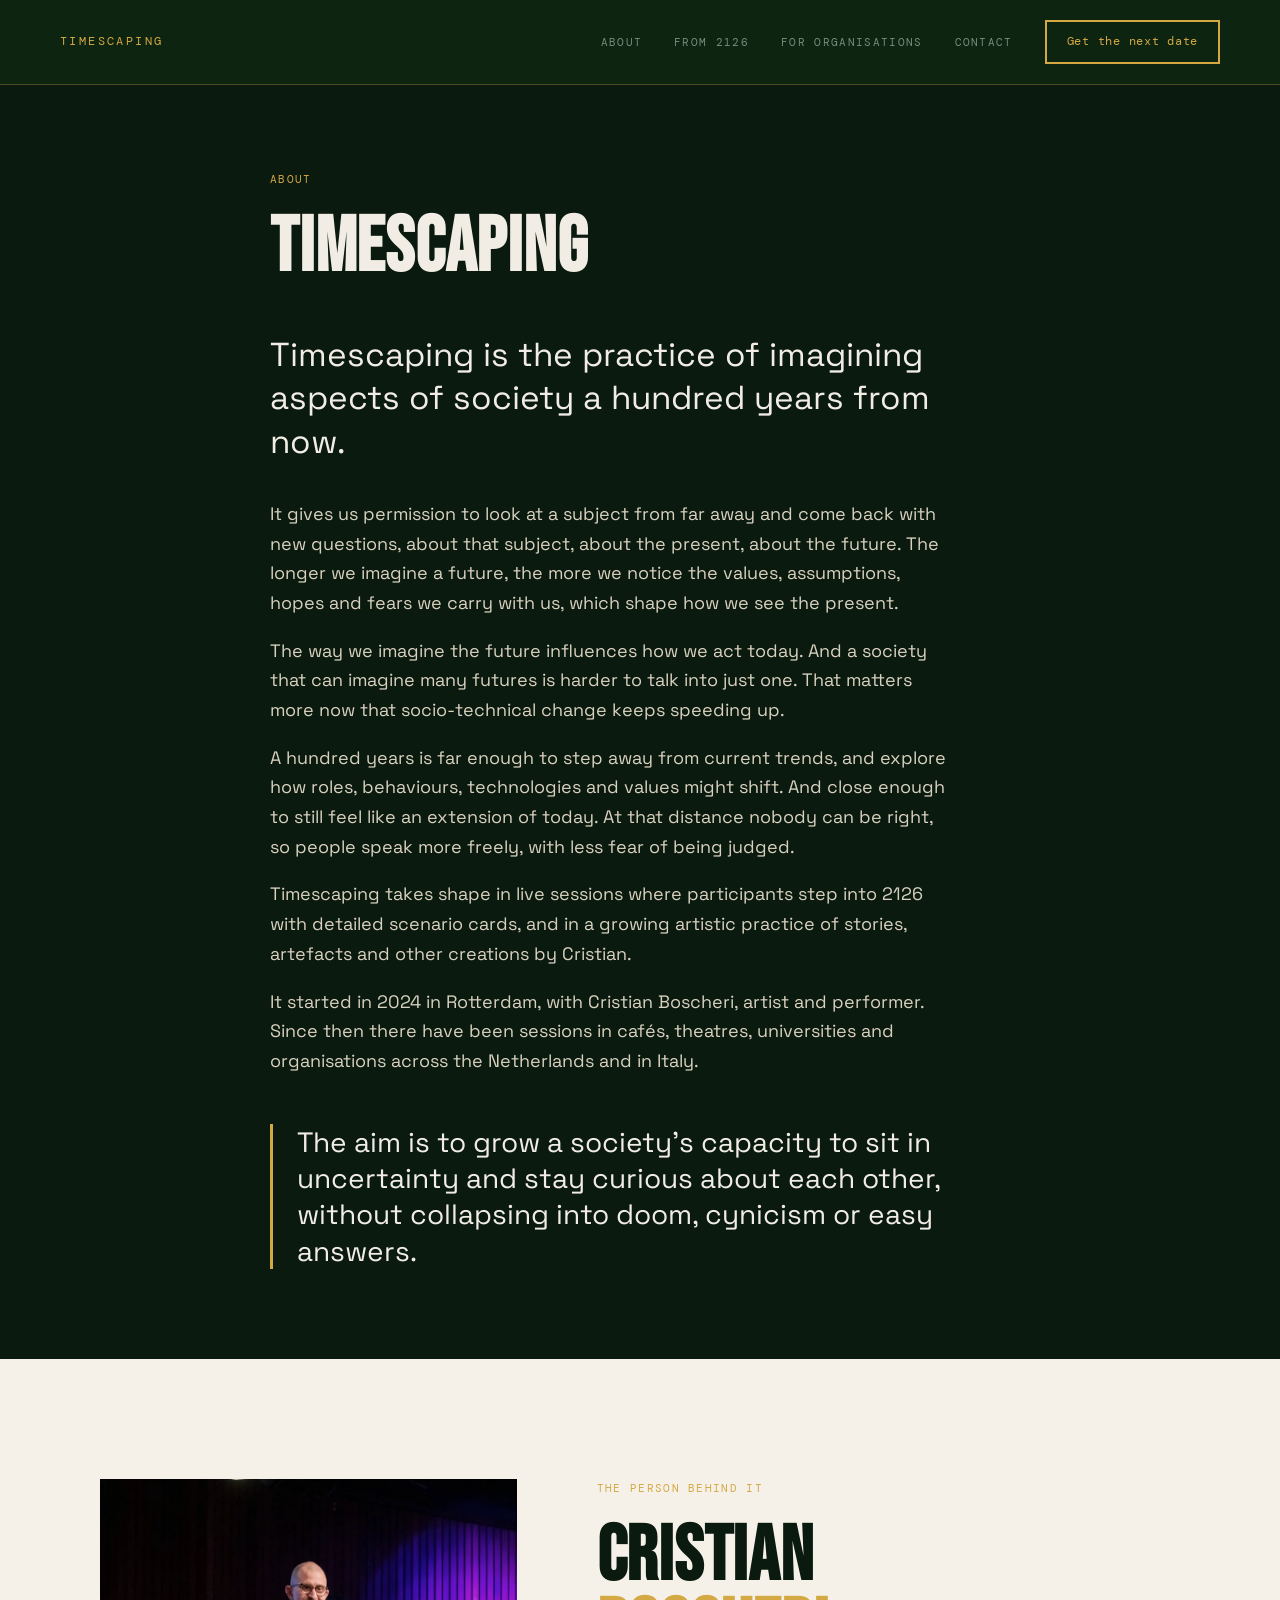
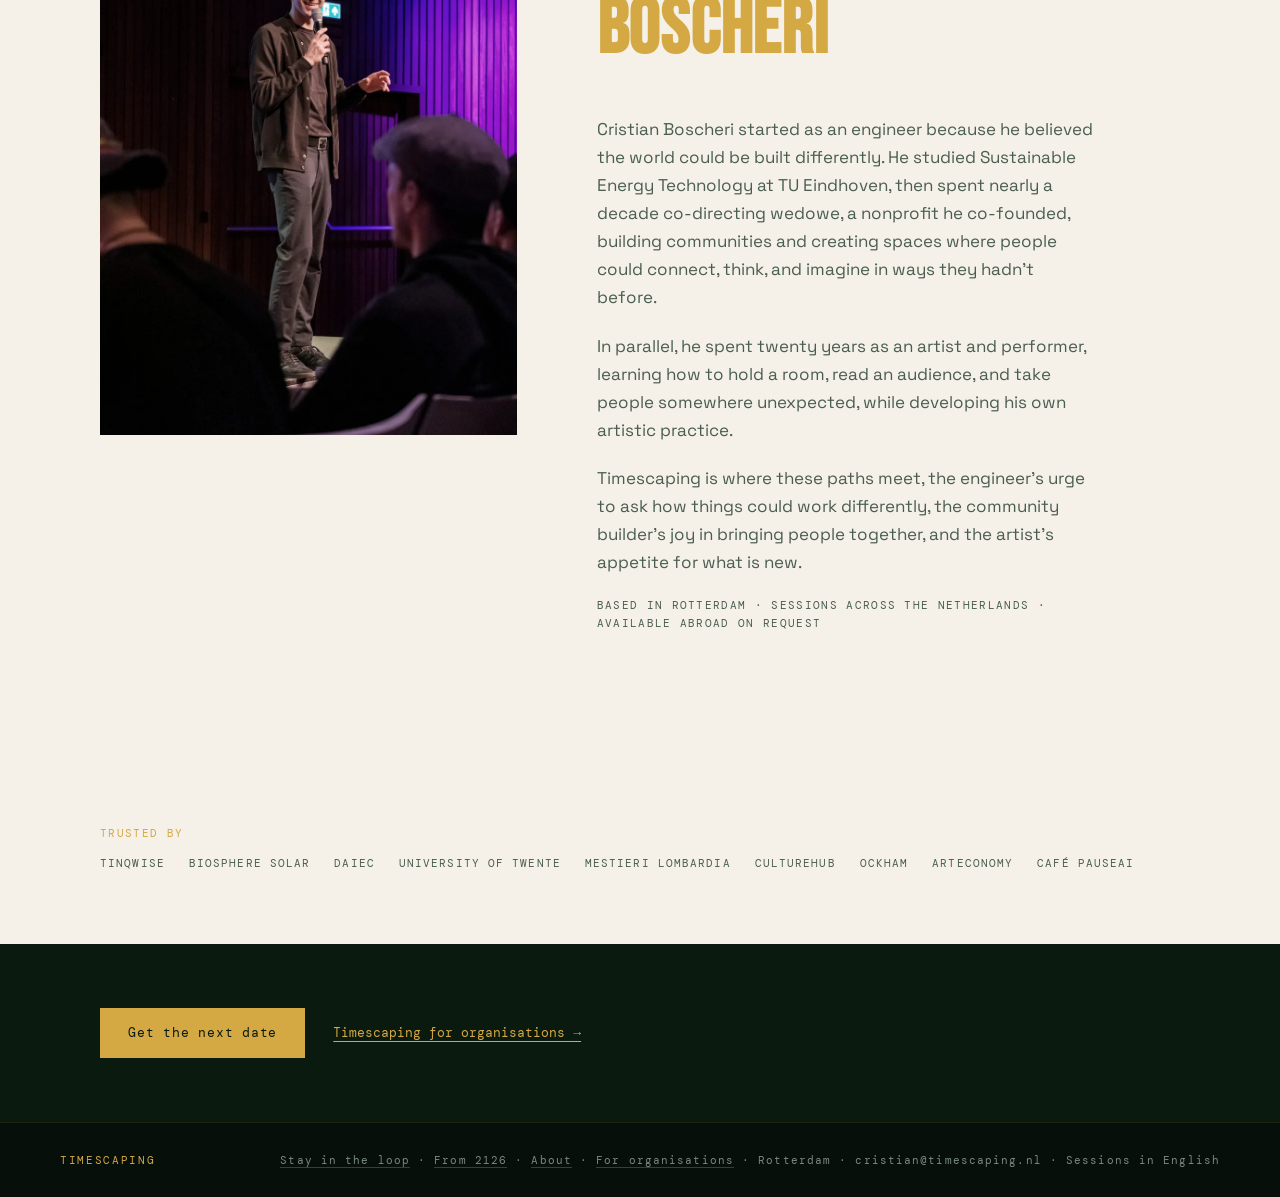
==== commit a446e614: "About: same on-stage photo as home and organisations Co-Authored-By: Claude Opus 5.5 <noreply@anthro" ====
--- a/about.html
+++ b/about.html
@@ -14,7 +14,7 @@
   <link rel="preconnect" href="https://fonts.googleapis.com" />
   <link rel="preconnect" href="https://fonts.gstatic.com" crossorigin />
   <link href="https://fonts.googleapis.com/css2?family=Bebas+Neue&family=Space+Grotesk:wght@300;400;500&family=DM+Mono:wght@300;400;500&display=swap" rel="stylesheet" />
-  <link rel="stylesheet" href="style.css?v=20261124d" />
+  <link rel="stylesheet" href="style.css?v=20261125a" />
   <link rel="stylesheet" href="print.css" media="print" />
   <link rel="icon" type="image/png" sizes="32x32" href="/favicon-32x32.png">
   <link rel="icon" type="image/png" sizes="16x16" href="/favicon-16x16.png">
@@ -70,7 +70,7 @@
   <section id="about" class="section s5">
     <div class="section-inner s5-grid reveal">
       <div class="s5-left">
-        <img src="images/Cristian Boscheri.png" alt="Cristian Boscheri, artist and founder of Timescaping" class="s5-img ratio-3-4" />
+        <img src="images/cristian-host.webp" alt="Cristian Boscheri on stage, microphone in hand, smiling at the audience" class="s5-img ratio-3-4" width="900" height="1200" />
       </div>
       <div class="s5-right">
         <span class="label gold">THE PERSON BEHIND IT</span>
@@ -117,6 +117,6 @@
     <span class="footer-right"><a href="https://tally.so/r/XxOPgj?source=footer" class="footer-link" target="_blank" rel="noopener">Stay in the loop</a> · <a href="from-2126.html" class="footer-link">From 2126</a> · <a href="about.html" class="footer-link">About</a> · <a href="organisations.html" class="footer-link">For organisations</a> · Rotterdam · cristian@timescaping.nl · Sessions in English</span>
   </footer>
 
-  <script src="script.js?v=20261124d"></script>
+  <script src="script.js?v=20261125a"></script>
 </body>
 </html>
--- a/style.css
+++ b/style.css
@@ -2075,3 +2075,43 @@
 .happens-proof .happens-quote p { font-size: 18px; line-height: 1.5; color: rgba(242,237,228,0.88); }
 .arc-sub { margin-bottom: 48px; }
 @media (max-width: 900px) { .happens-proof .happens-quotes { grid-template-columns: 1fr; gap: 28px; } .happens-proof { margin-top: 56px; } .proof-lead { margin-bottom: 32px; } }
+
+/* Card section cue line (24 Nov) */
+.s-card-cue { margin-top: 24px; max-width: 440px; font-size: 19px; color: var(--white); }
+
+/* Organisations page (24 Nov) */
+.hero-org .label { display: block; margin-bottom: 20px; }
+.hero-org .btn-ghost { margin-left: 12px; }
+.org-themes { margin-top: 56px; max-width: 1000px; }
+.org-themes .label { display: block; margin-bottom: 16px; }
+.org-theme-list { list-style: none; padding: 0; margin: 0; display: flex; flex-wrap: wrap; gap: 10px 12px; }
+.org-theme-list li { font-family: var(--font-mono); font-size: 12px; letter-spacing: 0.08em; text-transform: uppercase; color: rgba(242,237,228,0.8); border: 1px solid rgba(242,237,228,0.2); padding: 7px 12px; }
+.org-theme-note { margin-top: 16px; font-size: 16px; color: rgba(242,237,228,0.7); }
+.org-formats-sec .section-headline { margin-bottom: 40px; }
+.org-formats { display: grid; grid-template-columns: 1fr 1fr; gap: 48px; max-width: 1000px; }
+.org-format { border-top: 2px solid var(--gold); padding-top: 22px; }
+.org-format h3 { font-family: var(--font-display); font-weight: 400; font-size: 40px; line-height: 1; color: var(--text-dark); margin: 0 0 6px; }
+.org-format-time { display: block; font-family: var(--font-mono); font-size: 12px; letter-spacing: 0.12em; text-transform: uppercase; color: var(--gold-dim); margin-bottom: 14px; }
+.org-format p { font-size: 18px; line-height: 1.55; color: var(--text-dark); margin: 0; }
+.org-formats-note { margin-top: 40px; font-size: 16px; color: var(--muted-light); }
+.org-proof { padding-top: 96px; }
+.org-proof .happens-proof { margin-top: 0; }
+.org-quotes.happens-quotes { grid-template-columns: repeat(2, minmax(0, 520px)); }
+.org-proof .trusted { margin-top: 64px; }
+.org-host-where { font-family: var(--font-mono); font-size: 12px; letter-spacing: 0.1em; color: var(--muted); margin-top: 20px; }
+.plan.plan-3 { grid-template-columns: repeat(3, 1fr); }
+.plan-cta .btn-ghost { margin: 0; }
+@media (max-width: 900px) {
+  .org-formats { grid-template-columns: 1fr; gap: 36px; }
+  .org-format h3 { font-size: 34px; }
+  .org-quotes.happens-quotes { grid-template-columns: 1fr; }
+  .plan.plan-3 { grid-template-columns: 1fr; }
+  .hero-org .btn-ghost { margin-left: 0; margin-top: 12px; }
+}
+.org-themes .org-theme-note { font-family: var(--font-body); text-transform: none; letter-spacing: normal; font-weight: 400; font-size: 16px; line-height: 1.5; color: rgba(242,237,228,0.7); }
+#contact .plan-cta .btn-ghost { color: var(--text-dark); border-color: var(--text-dark); }
+#contact .plan-cta .btn-ghost:hover { background: var(--text-dark); color: var(--light); }
+
+/* Organisations: made around your team (25 Nov) */
+.org-made-text { font-size: clamp(20px, 2.1vw, 26px); line-height: 1.55; color: var(--text-dark); max-width: 820px; margin: 0; }
+.org-formats-sec .org-formats-note { margin-top: 28px; }
